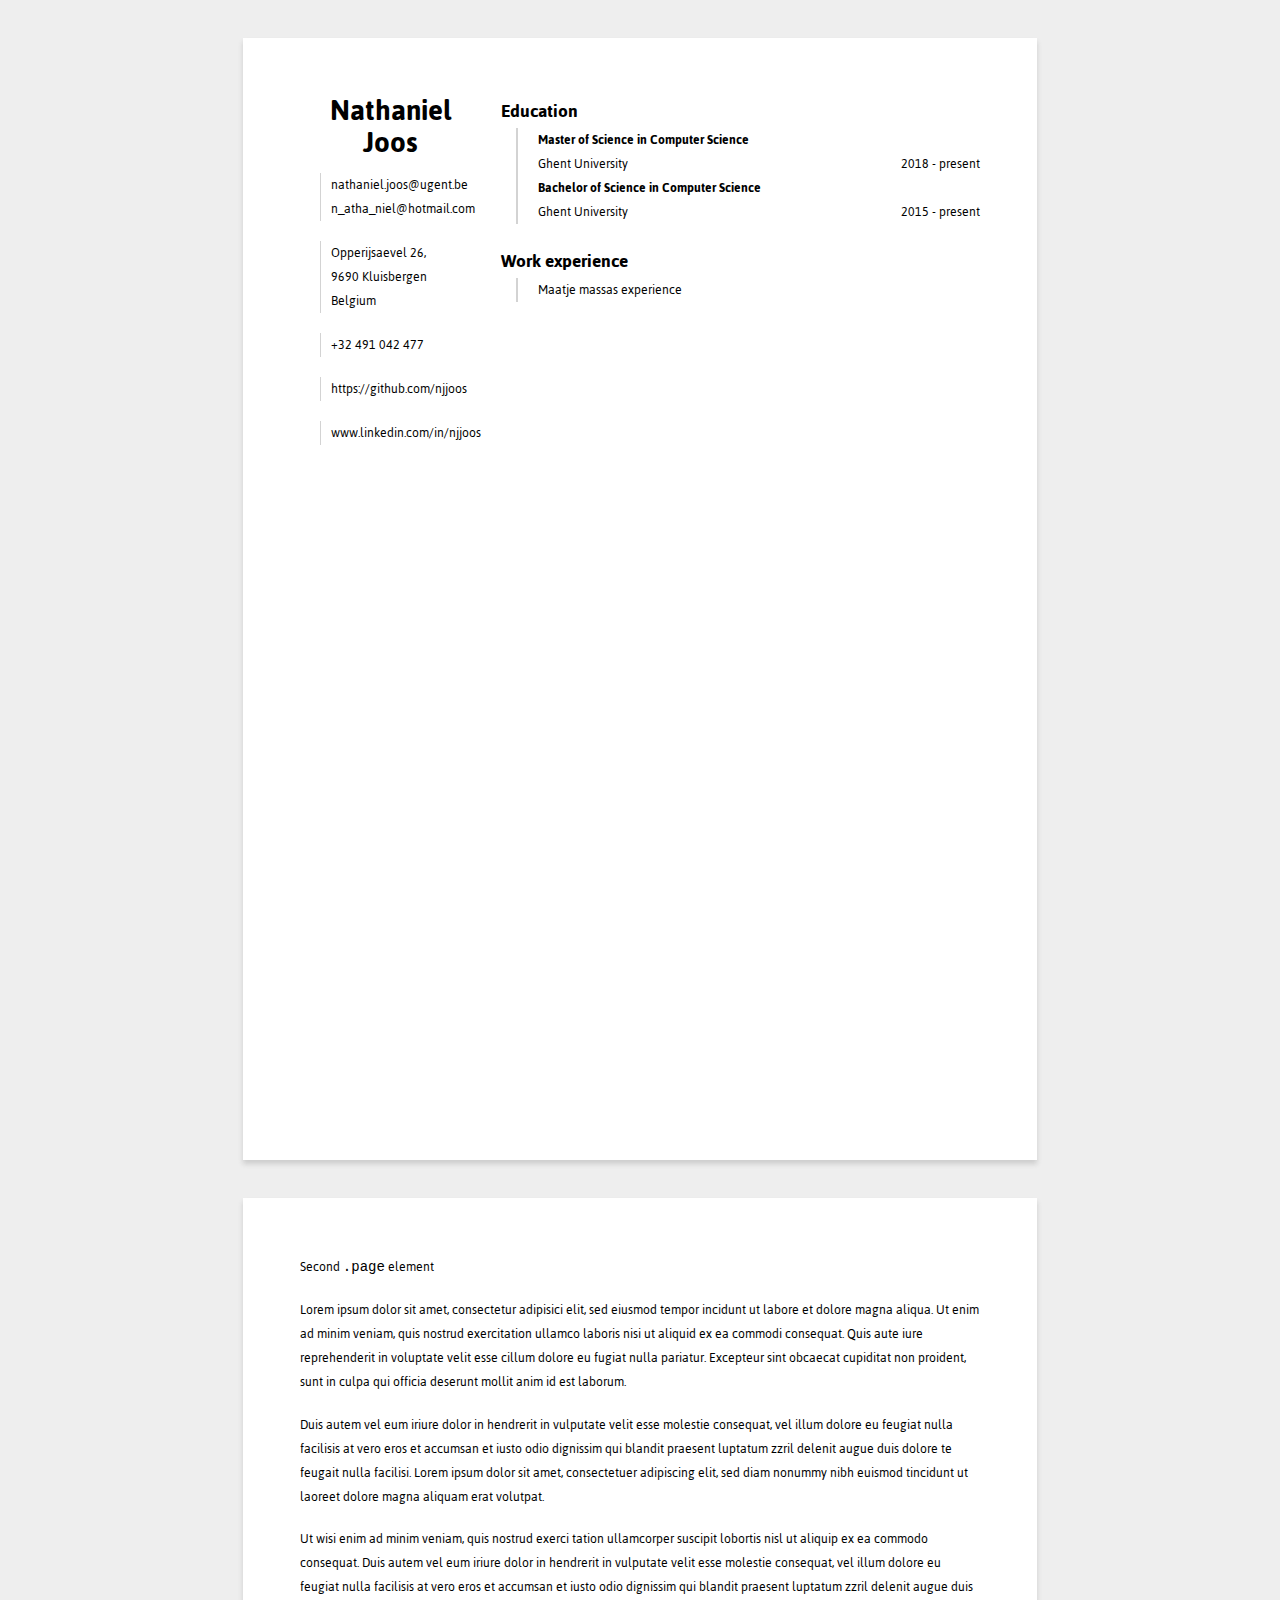
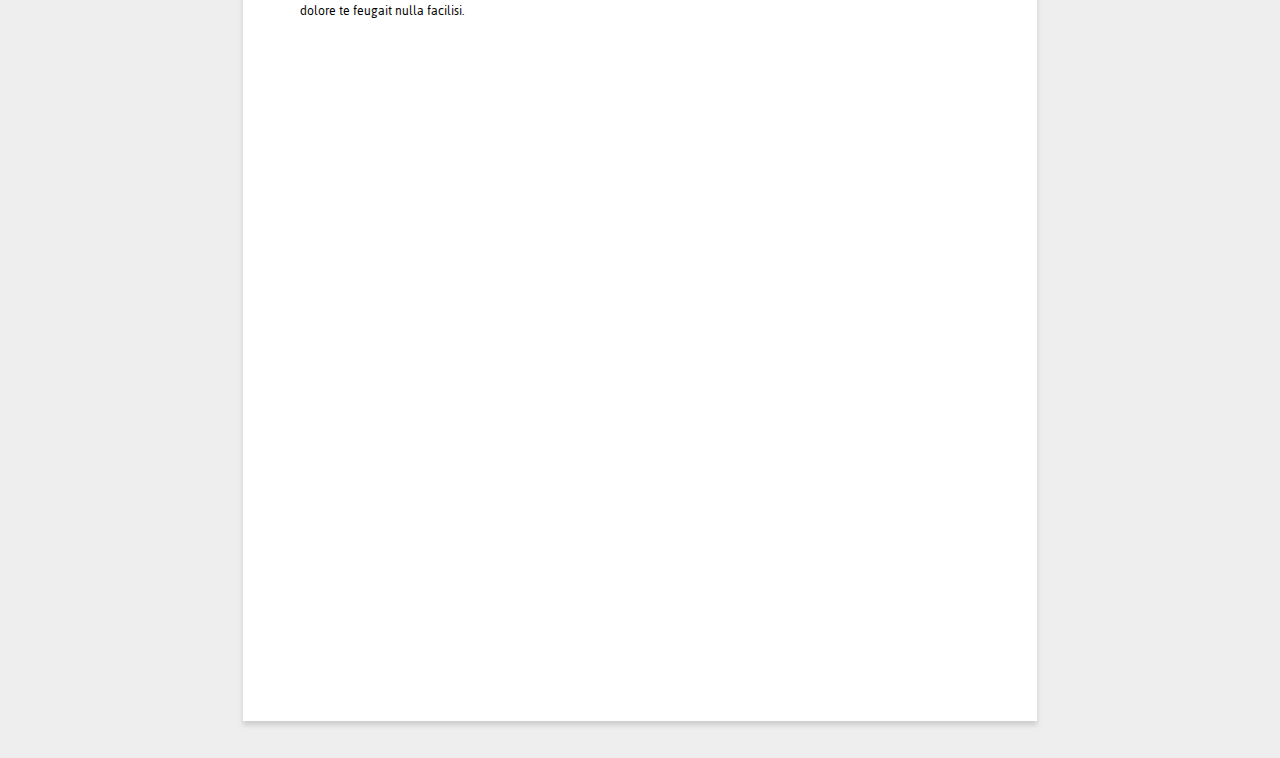
==== index.html @ 74d90fef "template start" ====
<!DOCTYPE html>
<!--
 * HTML-Sheets-of-Paper (https://github.com/delight-im/HTML-Sheets-of-Paper)
 * Copyright (c) delight.im (https://www.delight.im/)
 * Licensed under the MIT License (https://opensource.org/licenses/MIT)
-->
<html lang="en">
	<head>
		<meta charset="utf-8">
		<meta http-equiv="X-UA-Compatible" content="IE=edge">
		<meta name="description" content="Emulating real sheets of paper in web documents (using HTML and CSS)">
		<title>Sheets of Paper</title>
		<link rel="stylesheet" type="text/css" href="sheets-of-paper-a4.css">
		<link rel="stylesheet" href="styles.css">
		<link href="https://fonts.googleapis.com/css?family=Jaldi" rel="stylesheet">
		<link rel="stylesheet" href="https://use.fontawesome.com/releases/v5.7.2/css/all.css"
			  integrity="sha384-fnmOCqbTlWIlj8LyTjo7mOUStjsKC4pOpQbqyi7RrhN7udi9RwhKkMHpvLbHG9Sr" crossorigin="anonymous">
	</head>
	<body class="document">
		<div class="page" contenteditable="true">

			<div class="container">

				<div class="left">

					<div class="name">
						Nathaniel Joos
					</div>

					<div class="info">
						<div class="info-item">
							<div class="info-item-p">
								<i class="fas fa-envelope"></i>
							</div>
							<div class="info-item-c">
								nathaniel.joos@ugent.be <br/>
								n_atha_niel@hotmail.com
							</div>
						</div>
						<div class="info-item">
							<div class="info-item-p">
								<i class="fas fa-home"></i>
							</div>
							<div class="info-item-c">
								Opperijsaevel 26, <br/>
								9690 Kluisbergen <br/>
								Belgium
							</div>
						</div>
						<div class="info-item">
							<div class="info-item-p">
								<i class="fas fa-phone"></i>
							</div>
							<div class="info-item-c">
								+32 491 042 477
							</div>
						</div>
						<div class="info-item">

							<div class="info-item-p">
								<i class="fab fa-github"></i>
							</div>
							<div class="info-item-c">
								https://github.com/njjoos
							</div>
						</div>
						<div class="info-item">
							<div class="info-item-p">
								<i class="fab fa-linkedin"></i>
							</div>
							<div class="info-item-c">
								www.linkedin.com/in/njjoos
							</div>
						</div>

					</div>

				</div>

				<div class="right">

					<div class="section">
						<div class="section-title-area">
							<i class="fas fa-graduation-cap"></i>
							Education
						</div>
						<div class="section-content">
							<div class="edu-entry">
								<div class="edu-title">Master of Science in Computer Science</div>
								<div class="edu-c">
									<div class="edu-place">Ghent University</div>
									<div class="edu-year">2018 - present</div>
								</div>
							</div>
							<div class="edu-entry">
								<div class="edu-title">Bachelor of Science in Computer Science</div>
								<div class="edu-c">
									<div class="edu-place">Ghent University</div>
									<div class="edu-year">2015 - present</div>
								</div>
							</div>
						</div>
					</div>

					<div class="section">
						<div class="section-title-area">
							<i class="fas fa-building"></i>
							Work experience
						</div>
						<div class="section-content">
							Maatje massas experience
						</div>
					</div>
				</div>

			</div></div>
		<div class="page" contenteditable="true">
			<p>Second <code>.page</code> element</p>
			<p>Lorem ipsum dolor sit amet, consectetur adipisici elit, sed eiusmod tempor incidunt ut labore et dolore magna aliqua. Ut enim ad minim veniam, quis nostrud exercitation ullamco laboris nisi ut aliquid ex ea commodi consequat. Quis aute iure reprehenderit in voluptate velit esse cillum dolore eu fugiat nulla pariatur. Excepteur sint obcaecat cupiditat non proident, sunt in culpa qui officia deserunt mollit anim id est laborum.</p>
			<p>Duis autem vel eum iriure dolor in hendrerit in vulputate velit esse molestie consequat, vel illum dolore eu feugiat nulla facilisis at vero eros et accumsan et iusto odio dignissim qui blandit praesent luptatum zzril delenit augue duis dolore te feugait nulla facilisi. Lorem ipsum dolor sit amet, consectetuer adipiscing elit, sed diam nonummy nibh euismod tincidunt ut laoreet dolore magna aliquam erat volutpat.</p>
			<p>Ut wisi enim ad minim veniam, quis nostrud exerci tation ullamcorper suscipit lobortis nisl ut aliquip ex ea commodo consequat. Duis autem vel eum iriure dolor in hendrerit in vulputate velit esse molestie consequat, vel illum dolore eu feugiat nulla facilisis at vero eros et accumsan et iusto odio dignissim qui blandit praesent luptatum zzril delenit augue duis dolore te feugait nulla facilisi.</p>
		</div>
	</body>
</html>
---- sheets-of-paper-a4.css ----
/*!
 * HTML-Sheets-of-Paper (https://github.com/delight-im/HTML-Sheets-of-Paper)
 * Copyright (c) delight.im (https://www.delight.im/)
 * Licensed under the MIT License (https://opensource.org/licenses/MIT)
 */

@import "sheets-of-paper.css";

.page {
	/* Styles for better appearance on screens only -- are reset to defaults in print styles later */

	/* Reflect the paper width in the screen rendering (must match size from @page rule) */
	width: 21cm;
	/* Reflect the paper height in the screen rendering (must match size from @page rule) */
	min-height: 29.7cm;

	/* Reflect the actual page margin/padding on paper in the screen rendering (must match margin from @page rule) */
	padding: 1.5cm;
}
/* Use CSS Paged Media to switch from continuous documents to sheet-like documents with separate pages */
@page {
	/* You can only change the size, margins, orphans, widows and page breaks here */

	/* Paper size and page orientation */
	size: A4 portrait;

	/* Margin per single side of the page */
	margin: 1cm;
}
---- styles.css ----
body {
    font-family: 'Jaldi', sans-serif;
    font-size: 14px;
}



.container {
    display: grid;
    grid-template-columns: 1fr 4fr;
    grid-gap: 20px;
}

.name {
    line-height: 32px;
    text-align: center;
    font-size: 32px;
    font-weight: bold;
    margin-bottom: 15px;
}

.title {
    text-align: center;
    font-size: 24px;
}

.info-item {
    display: grid;
    grid-template-columns: 1fr 11fr;
    grid-gap: 10px;
    margin-bottom: 20px;
}

.info-item-p {
    border-right: 1px solid lightgrey;
    padding-right: 10px;
    margin-left: 10px;
}

.section {
    margin-bottom: 20px;
}

.section-title-area {
    font-size: 20px;
    font-weight: bold;
}

.section-content {
    margin-left: 15px;
    padding-left: 20px;
    border-left: 2px solid lightgrey;
}

.edu-title {
    font-weight: bold;
}

.edu-c {
    display:grid;
    grid-template-columns: 1fr 1fr;
}

.edu-year {
    text-align: right;
}
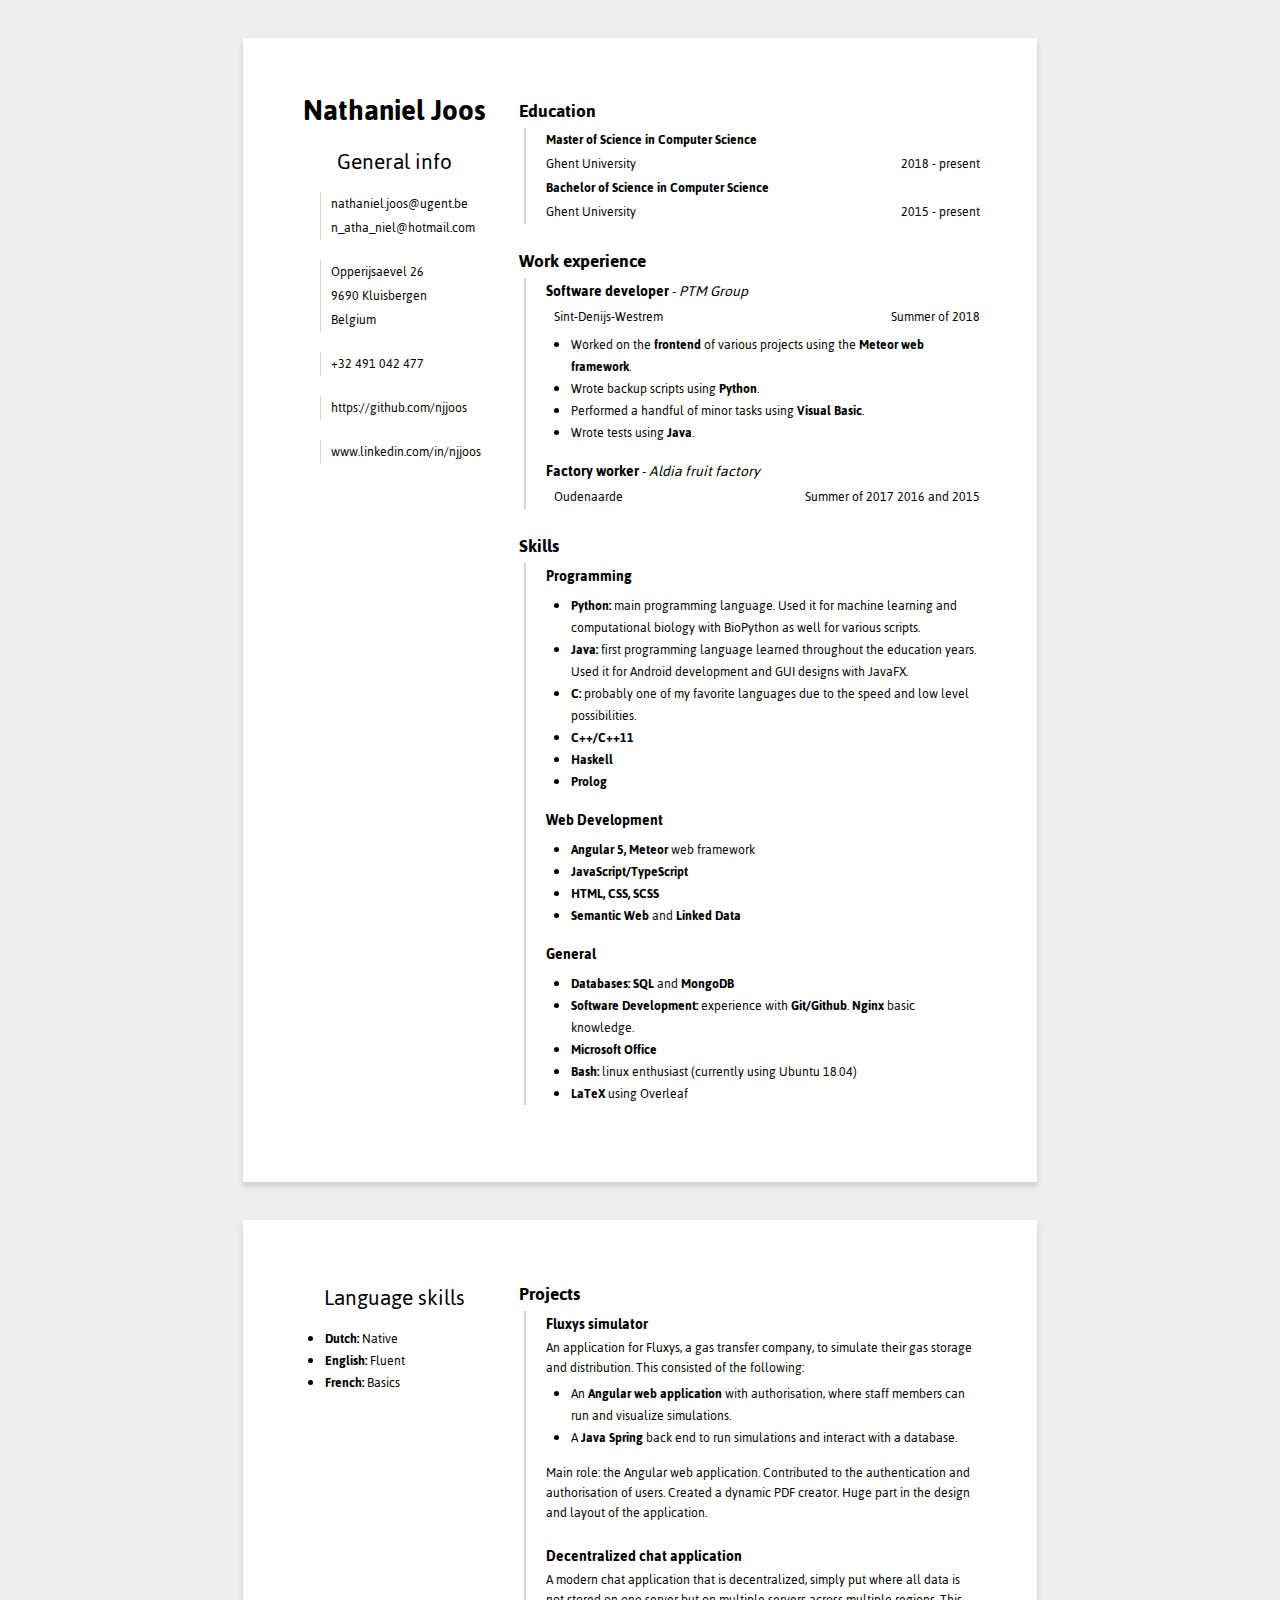
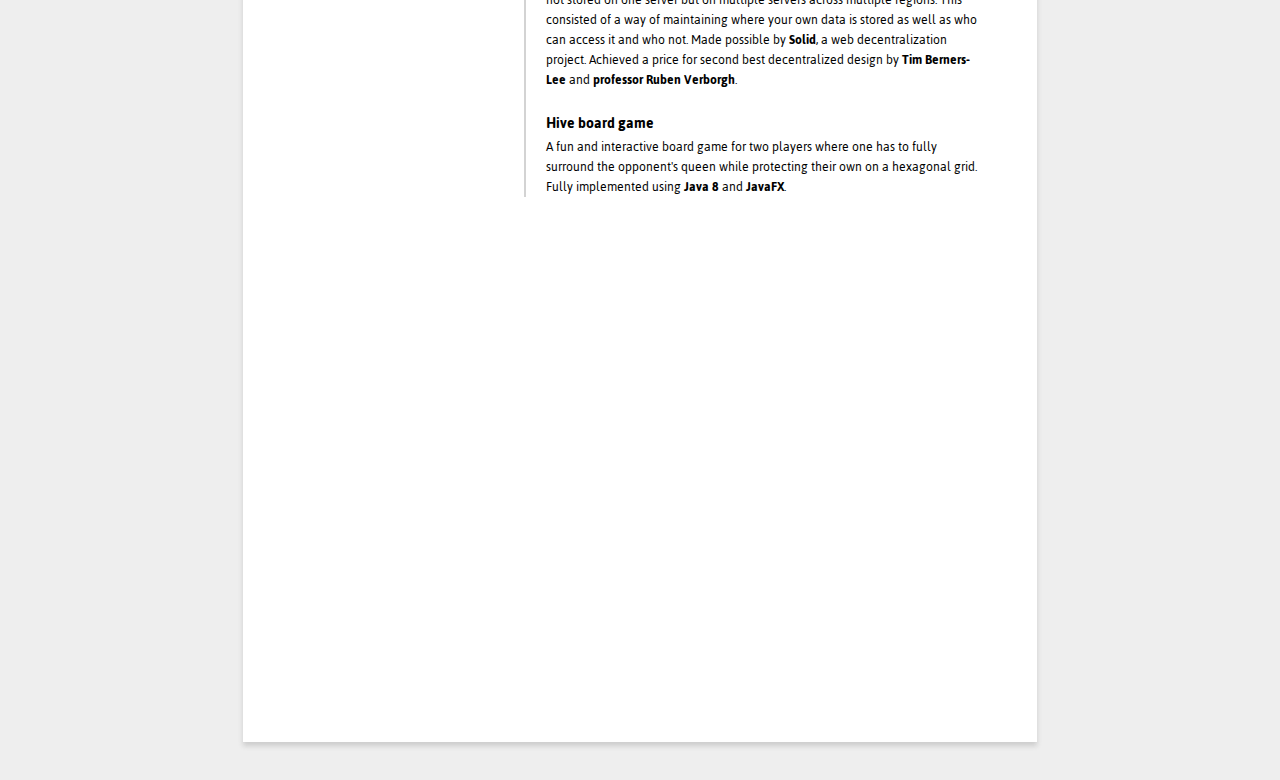
==== commit a41620aa: "first good version of CV" ====
--- a/index.html
+++ b/index.html
@@ -9,7 +9,7 @@
 		<meta charset="utf-8">
 		<meta http-equiv="X-UA-Compatible" content="IE=edge">
 		<meta name="description" content="Emulating real sheets of paper in web documents (using HTML and CSS)">
-		<title>Sheets of Paper</title>
+		<title>CV Nathaniel</title>
 		<link rel="stylesheet" type="text/css" href="sheets-of-paper-a4.css">
 		<link rel="stylesheet" href="styles.css">
 		<link href="https://fonts.googleapis.com/css?family=Jaldi" rel="stylesheet">
@@ -17,7 +17,7 @@
 			  integrity="sha384-fnmOCqbTlWIlj8LyTjo7mOUStjsKC4pOpQbqyi7RrhN7udi9RwhKkMHpvLbHG9Sr" crossorigin="anonymous">
 	</head>
 	<body class="document">
-		<div class="page" contenteditable="true">
+		<div class="page" contenteditable="false">
 
 			<div class="container">
 
@@ -27,6 +27,10 @@
 						Nathaniel Joos
 					</div>
 
+					<div class="title">
+						General info
+					</div>
+
 					<div class="info">
 						<div class="info-item">
 							<div class="info-item-p">
@@ -42,8 +46,8 @@
 								<i class="fas fa-home"></i>
 							</div>
 							<div class="info-item-c">
-								Opperijsaevel 26, <br/>
-								9690 Kluisbergen <br/>
+								Opperijsaevel 26<br/>
+								9690 Kluisbergen<br/>
 								Belgium
 							</div>
 						</div>
@@ -81,8 +85,7 @@
 
 					<div class="section">
 						<div class="section-title-area">
-							<i class="fas fa-graduation-cap"></i>
-							Education
+							<i class="fas fa-graduation-cap"></i>Education
 						</div>
 						<div class="section-content">
 							<div class="edu-entry">
@@ -104,21 +107,151 @@
 
 					<div class="section">
 						<div class="section-title-area">
-							<i class="fas fa-building"></i>
-							Work experience
-						</div>
-						<div class="section-content">
-							Maatje massas experience
+							<i class="fas fa-building"></i>Work experience
+						</div>
+						<div class="section-content">
+							<div class="job-entry">
+								<div class="job-title">
+									<b>Software developer</b> - <i>PTM Group</i>
+								</div>
+								<div class="job-c">
+									<div class="job-place"><i class="fas fa-map-marker-alt"></i>Sint-Denijs-Westrem</div>
+									<div class="job-year">Summer of 2018</div>
+								</div>
+								<div class="job-i">
+									<ul>
+										<li>Worked on the <b>frontend</b> of various projects using the <b>Meteor web framework</b>.</li>
+										<li>Wrote backup scripts using <b>Python</b>.</li>
+										<li>Performed a handful of minor tasks using <b>Visual Basic</b>.</li>
+										<li>Wrote tests using <b>Java</b>.</li>
+									</ul>
+								</div>
+							</div>
+							<div class="job-entry">
+								<div class="job-title">
+									<b>Factory worker</b> - <i>Aldia fruit factory</i>
+								</div>
+								<div class="job-c">
+									<div class="job-place"><i class="fas fa-map-marker-alt"></i>Oudenaarde</div>
+									<div class="job-year">Summer of 2017 2016 and 2015</div>
+								</div>
+							</div>
+						</div>
+					</div>
+
+					<div class="section">
+						<div class="section-title-area">
+							<i class="fas fa-tools"></i>
+							Skills
+						</div>
+						<div class="section-content">
+
+							<div class="subsection">
+								<div class="subsection-title">Programming</div>
+								<ul>
+									<li><b>Python: </b> main programming language. Used it for machine learning and
+										computational biology with BioPython as well for various scripts.</li>
+									<li><b>Java: </b> first programming language learned throughout the education years.
+										Used it for Android development and GUI designs with JavaFX.</li>
+									<li><b>C: </b> probably one of my favorite languages due to the speed and
+										low level possibilities.</li>
+									<li><b>C++/C++11</b></li>
+									<li><b>Haskell</b></li>
+									<li><b>Prolog</b></li>
+								</ul>
+							</div>
+							<div class="subsection">
+								<div class="subsection-title">Web Development</div>
+								<ul>
+									<li><b>Angular 5, Meteor</b> web framework</li>
+									<li><b>JavaScript/TypeScript</b></li>
+									<li><b>HTML, CSS, SCSS</b></li>
+									<li><b>Semantic Web</b> and <b>Linked Data</b></li>
+								</ul>
+							</div>
+							<div class="subsection">
+								<div class="subsection-title">General</div>
+								<ul>
+									<li><b>Databases: SQL</b> and <b>MongoDB</b></li>
+									<li><b>Software Development: </b> experience with <b>Git/Github</b>. <b>Nginx</b> basic knowledge.</li>
+									<li><b>Microsoft Office</b></li>
+									<li><b>Bash:</b> linux enthusiast (currently using Ubuntu 18.04)</li>
+									<li><b>LaTeX</b> using Overleaf</li>
+								</ul>
+							</div>
+
 						</div>
 					</div>
 				</div>
 
 			</div></div>
-		<div class="page" contenteditable="true">
-			<p>Second <code>.page</code> element</p>
-			<p>Lorem ipsum dolor sit amet, consectetur adipisici elit, sed eiusmod tempor incidunt ut labore et dolore magna aliqua. Ut enim ad minim veniam, quis nostrud exercitation ullamco laboris nisi ut aliquid ex ea commodi consequat. Quis aute iure reprehenderit in voluptate velit esse cillum dolore eu fugiat nulla pariatur. Excepteur sint obcaecat cupiditat non proident, sunt in culpa qui officia deserunt mollit anim id est laborum.</p>
-			<p>Duis autem vel eum iriure dolor in hendrerit in vulputate velit esse molestie consequat, vel illum dolore eu feugiat nulla facilisis at vero eros et accumsan et iusto odio dignissim qui blandit praesent luptatum zzril delenit augue duis dolore te feugait nulla facilisi. Lorem ipsum dolor sit amet, consectetuer adipiscing elit, sed diam nonummy nibh euismod tincidunt ut laoreet dolore magna aliquam erat volutpat.</p>
-			<p>Ut wisi enim ad minim veniam, quis nostrud exerci tation ullamcorper suscipit lobortis nisl ut aliquip ex ea commodo consequat. Duis autem vel eum iriure dolor in hendrerit in vulputate velit esse molestie consequat, vel illum dolore eu feugiat nulla facilisis at vero eros et accumsan et iusto odio dignissim qui blandit praesent luptatum zzril delenit augue duis dolore te feugait nulla facilisi.</p>
+		<div class="page" contenteditable="false">
+			<div class="container">
+				<div class="left">
+					<div class="title">
+						Language skills
+					</div>
+
+					<div class="lang">
+
+						<ul>
+							<li><b>Dutch:</b> Native</li>
+							<li><b>English:</b> Fluent</li>
+							<li><b>French:</b> Basics</li>
+						</ul>
+
+					</div>
+				</div>
+				<div class="right">
+					<div class="section">
+						<div class="section-title-area">
+							<i class="fas fa-tasks"></i>Projects
+						</div>
+						<div class="section-content">
+							<div class="project-entry">
+								<div class="project-title">
+									Fluxys simulator
+								</div>
+								<div class="project-content">
+									An application for Fluxys, a gas transfer company, to simulate their gas storage and
+									distribution. This consisted of the following:
+									<ul>
+										<li>An <b>Angular web application</b> with authorisation, where staff members
+											can run and visualize simulations.</li>
+										<li>A <b>Java Spring</b> back end to run simulations and interact with a
+											database.</li>
+									</ul>
+									Main role: the Angular web application. Contributed to the authentication and
+									authorisation of users. Created a dynamic PDF creator. Huge part in
+									the design and layout of the application.
+								</div>
+							</div>
+							<div class="project-entry">
+								<div class="project-title">
+									Decentralized chat application
+								</div>
+								<div class="project-content">
+									A modern chat application that is decentralized, simply put where all data is not stored
+									on one server but on multiple servers across multiple regions. This consisted of a
+									way of maintaining where your own data is stored as well as who can access it and who not.
+									Made possible by <b>Solid</b>, a web decentralization project. Achieved a price for second best
+									decentralized design by <b>Tim Berners-Lee</b> and <b>professor Ruben Verborgh</b>.
+								</div>
+							</div>
+							<div class="project-entry">
+								<div class="project-title">
+									Hive board game
+								</div>
+								<div class="project-content">
+									A fun and interactive board game for two players where one has to fully surround
+									the opponent's queen while protecting their own on a hexagonal grid. Fully implemented
+									using <b>Java 8</b> and <b>JavaFX</b>.
+								</div>
+							</div>
+						</div>
+					</div>
+				</div>
+			</div>
 		</div>
 	</body>
 </html>
--- a/styles.css
+++ b/styles.css
@@ -3,11 +3,23 @@
     font-size: 14px;
 }
 
+ul {
+    line-height: 22px;
+    margin-top: 5px;
+    padding-left: 25px;
+}
 
+.dot {
+    height: 25px;
+    width: 25px;
+    background-color: #bbb;
+    border-radius: 50%;
+    display: inline-block;
+}
 
 .container {
     display: grid;
-    grid-template-columns: 1fr 4fr;
+    grid-template-columns: 2fr 5fr;
     grid-gap: 20px;
 }
 
@@ -24,7 +36,12 @@
     font-size: 24px;
 }
 
+.left > .title {
+    margin-bottom: 10px;
+}
+
 .info-item {
+    flex-direction: column;
     display: grid;
     grid-template-columns: 1fr 11fr;
     grid-gap: 10px;
@@ -32,6 +49,8 @@
 }
 
 .info-item-p {
+    flex-direction: column;
+    align-items: center;
     border-right: 1px solid lightgrey;
     padding-right: 10px;
     margin-left: 10px;
@@ -44,6 +63,10 @@
 .section-title-area {
     font-size: 20px;
     font-weight: bold;
+}
+
+.section-title-area > i {
+    margin-right: 10px;
 }
 
 .section-content {
@@ -63,4 +86,44 @@
 
 .edu-year {
     text-align: right;
+}
+
+.job-place > i {
+    margin-right: 8px;
+}
+
+.job-title {
+    font-size: 16px;
+}
+
+.job-c {
+    display: grid;
+    grid-template-columns: 1fr 1fr;
+}
+
+.job-year {
+    text-align: right;
+}
+
+.job-i  {
+    line-height: 20px;
+}
+
+
+.subsection-title {
+    font-size: 16px;
+    font-weight: bold;
+}
+
+.project-title {
+    font-size: 16px;
+    font-weight: bold;
+}
+
+.project-content {
+    line-height: 20px;
+}
+
+.project-entry {
+    margin-bottom: 20px;
 }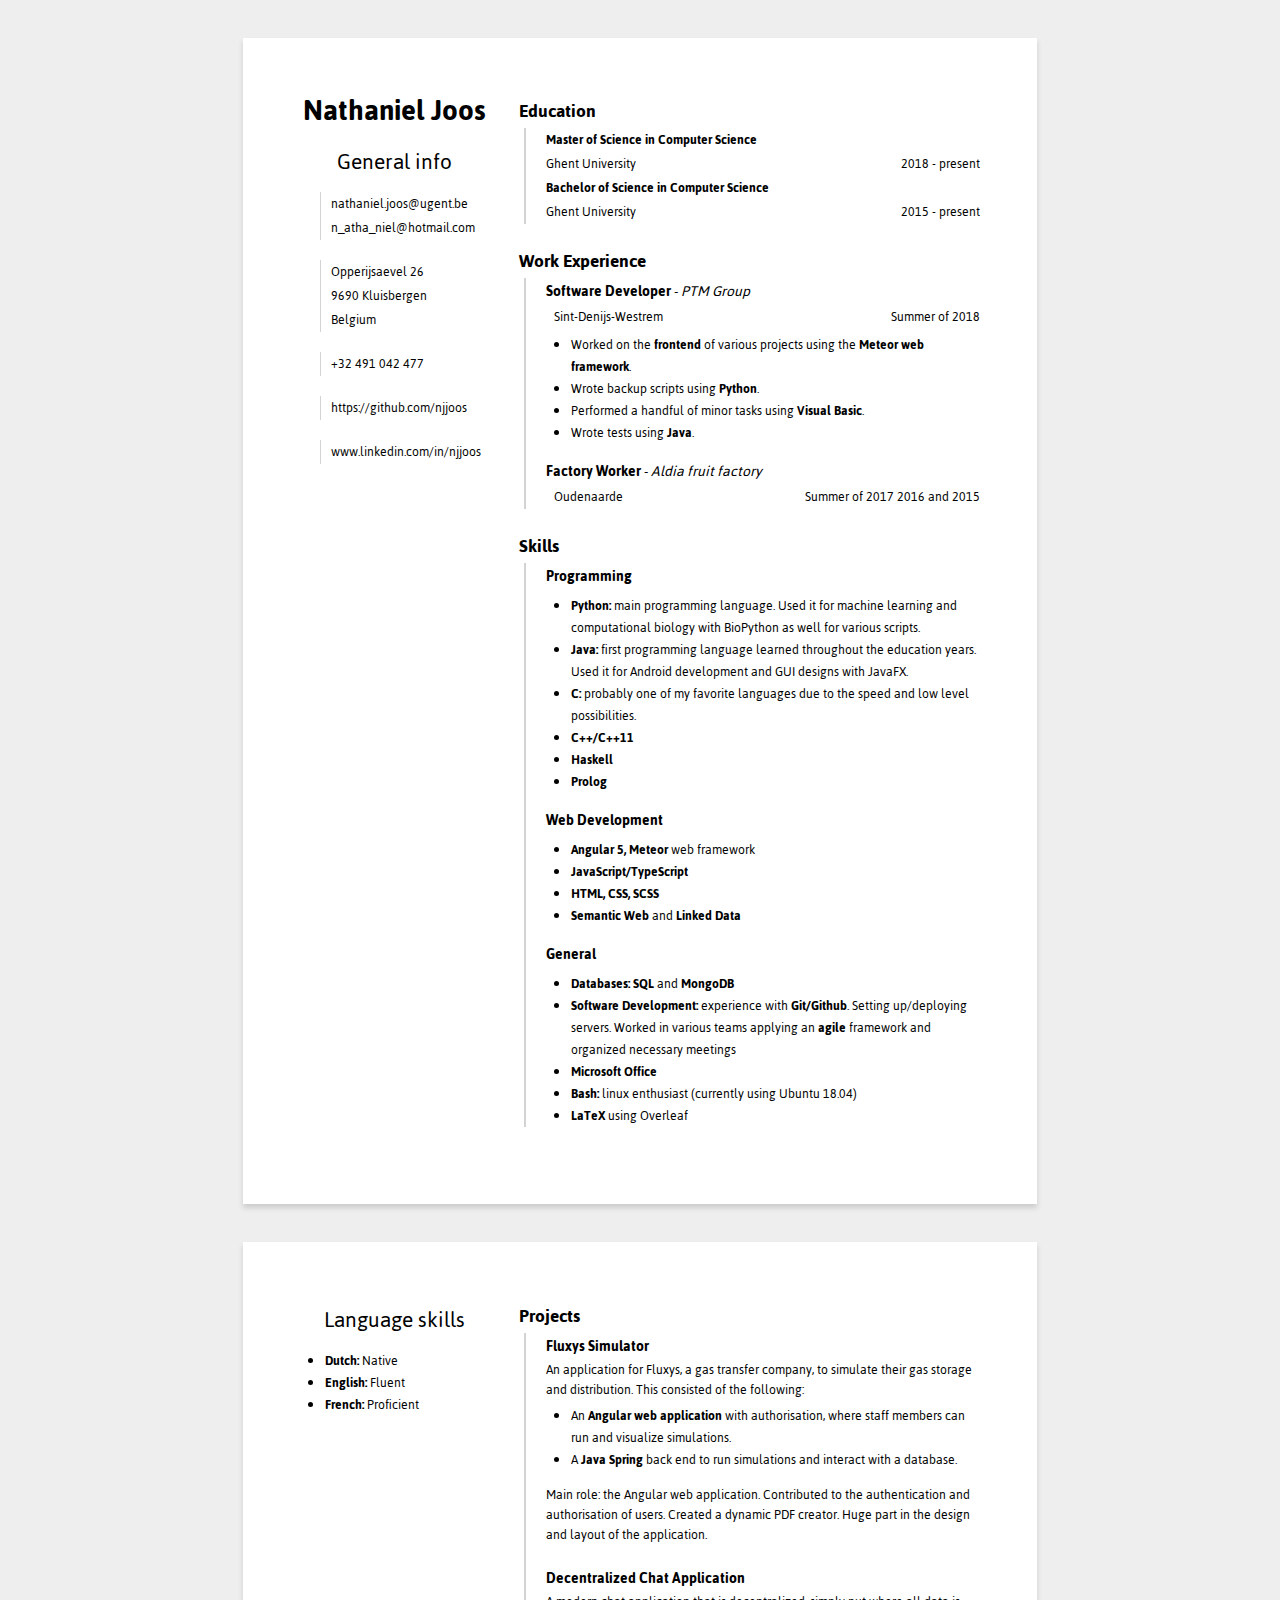
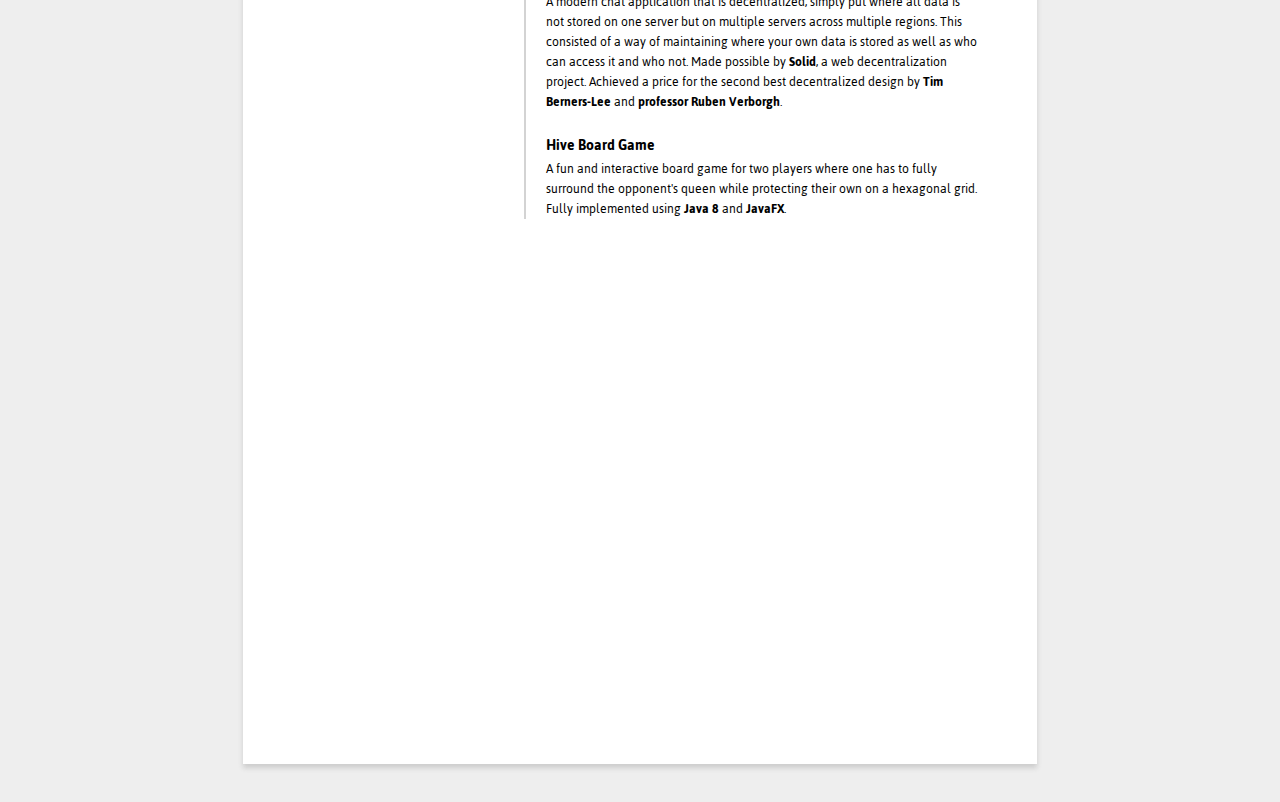
==== commit 078c496d: "small update" ====
--- a/index.html
+++ b/index.html
@@ -107,12 +107,12 @@
 
 					<div class="section">
 						<div class="section-title-area">
-							<i class="fas fa-building"></i>Work experience
+							<i class="fas fa-building"></i>Work Experience
 						</div>
 						<div class="section-content">
 							<div class="job-entry">
 								<div class="job-title">
-									<b>Software developer</b> - <i>PTM Group</i>
+									<b>Software Developer</b> - <i>PTM Group</i>
 								</div>
 								<div class="job-c">
 									<div class="job-place"><i class="fas fa-map-marker-alt"></i>Sint-Denijs-Westrem</div>
@@ -129,7 +129,7 @@
 							</div>
 							<div class="job-entry">
 								<div class="job-title">
-									<b>Factory worker</b> - <i>Aldia fruit factory</i>
+									<b>Factory Worker</b> - <i>Aldia fruit factory</i>
 								</div>
 								<div class="job-c">
 									<div class="job-place"><i class="fas fa-map-marker-alt"></i>Oudenaarde</div>
@@ -173,7 +173,8 @@
 								<div class="subsection-title">General</div>
 								<ul>
 									<li><b>Databases: SQL</b> and <b>MongoDB</b></li>
-									<li><b>Software Development: </b> experience with <b>Git/Github</b>. <b>Nginx</b> basic knowledge.</li>
+									<li><b>Software Development: </b> experience with <b>Git/Github</b>. Setting up/deploying servers.
+									Worked in various teams applying an <b>agile</b> framework and organized necessary meetings</li>
 									<li><b>Microsoft Office</b></li>
 									<li><b>Bash:</b> linux enthusiast (currently using Ubuntu 18.04)</li>
 									<li><b>LaTeX</b> using Overleaf</li>
@@ -197,7 +198,7 @@
 						<ul>
 							<li><b>Dutch:</b> Native</li>
 							<li><b>English:</b> Fluent</li>
-							<li><b>French:</b> Basics</li>
+							<li><b>French:</b> Proficient</li>
 						</ul>
 
 					</div>
@@ -210,7 +211,7 @@
 						<div class="section-content">
 							<div class="project-entry">
 								<div class="project-title">
-									Fluxys simulator
+									Fluxys Simulator
 								</div>
 								<div class="project-content">
 									An application for Fluxys, a gas transfer company, to simulate their gas storage and
@@ -228,19 +229,19 @@
 							</div>
 							<div class="project-entry">
 								<div class="project-title">
-									Decentralized chat application
+									Decentralized Chat Application
 								</div>
 								<div class="project-content">
 									A modern chat application that is decentralized, simply put where all data is not stored
 									on one server but on multiple servers across multiple regions. This consisted of a
 									way of maintaining where your own data is stored as well as who can access it and who not.
-									Made possible by <b>Solid</b>, a web decentralization project. Achieved a price for second best
+									Made possible by <b>Solid</b>, a web decentralization project. Achieved a price for the second best
 									decentralized design by <b>Tim Berners-Lee</b> and <b>professor Ruben Verborgh</b>.
 								</div>
 							</div>
 							<div class="project-entry">
 								<div class="project-title">
-									Hive board game
+									Hive Board Game
 								</div>
 								<div class="project-content">
 									A fun and interactive board game for two players where one has to fully surround
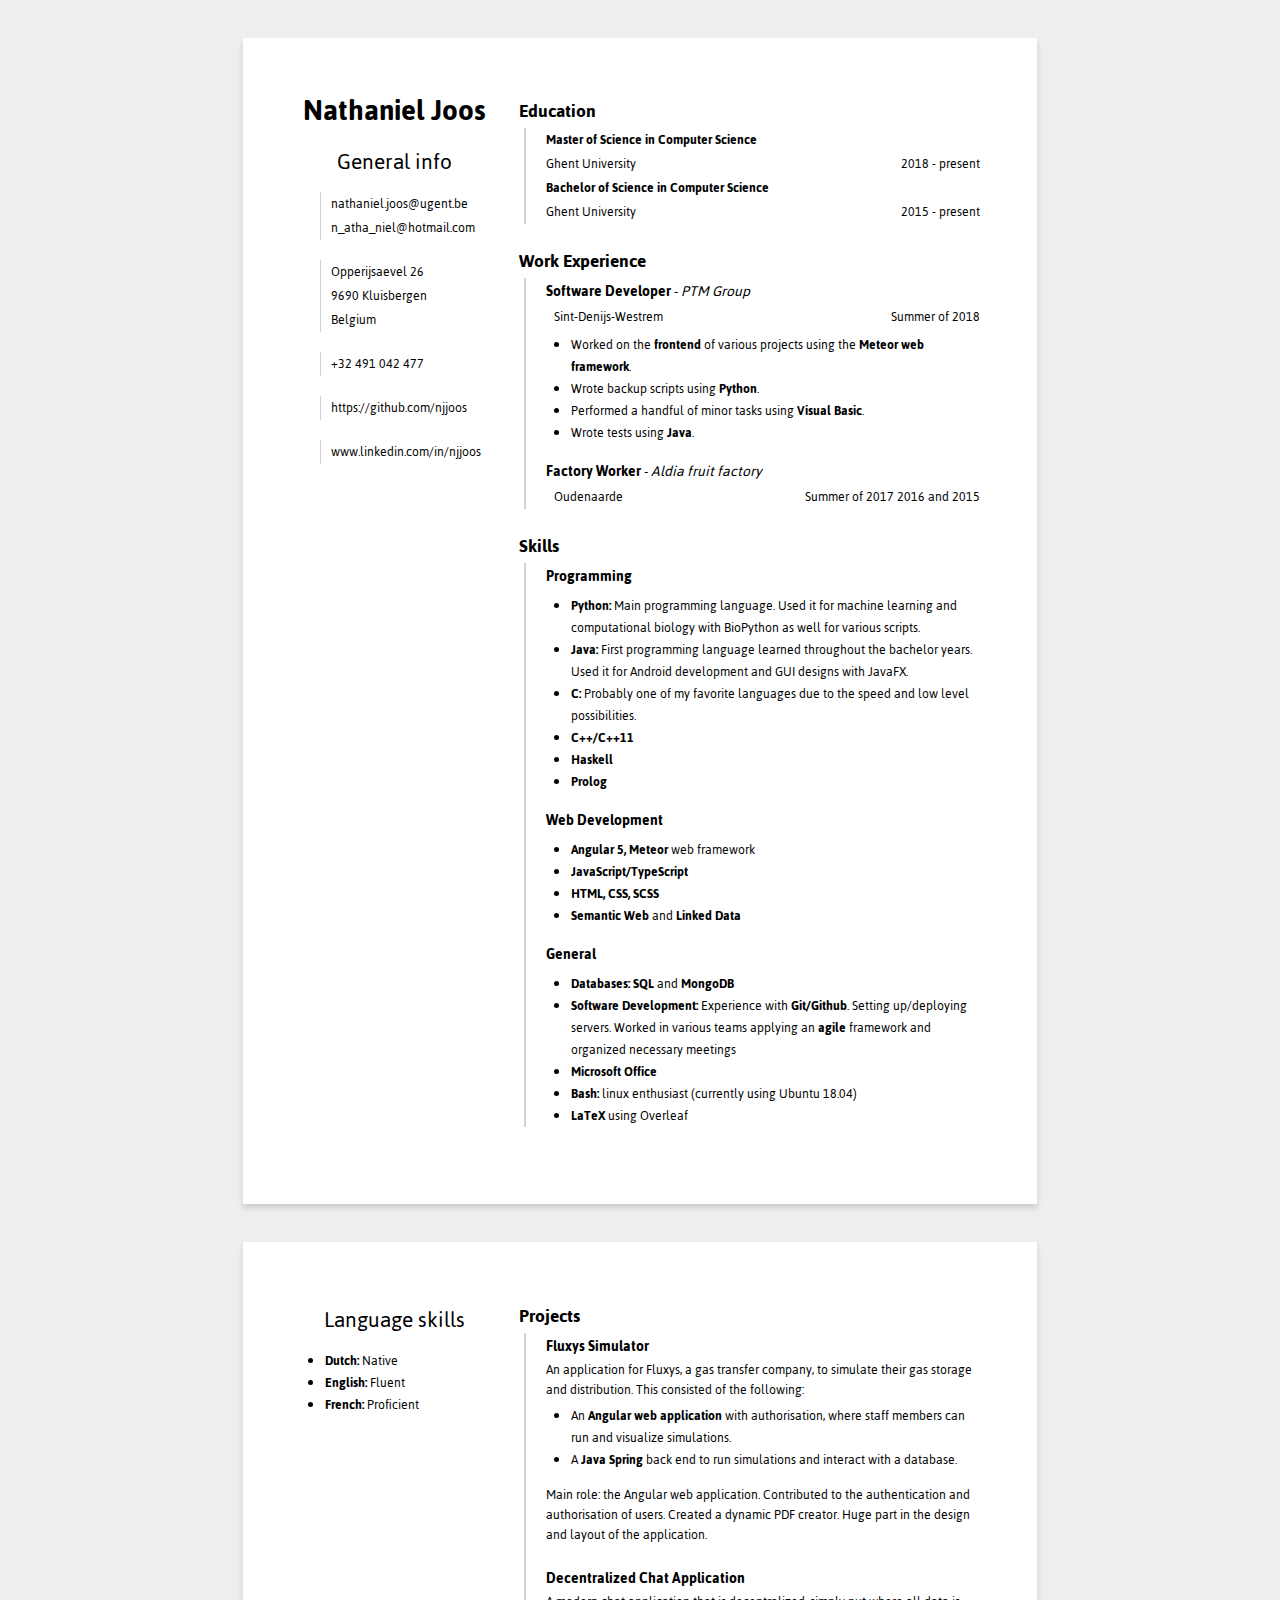
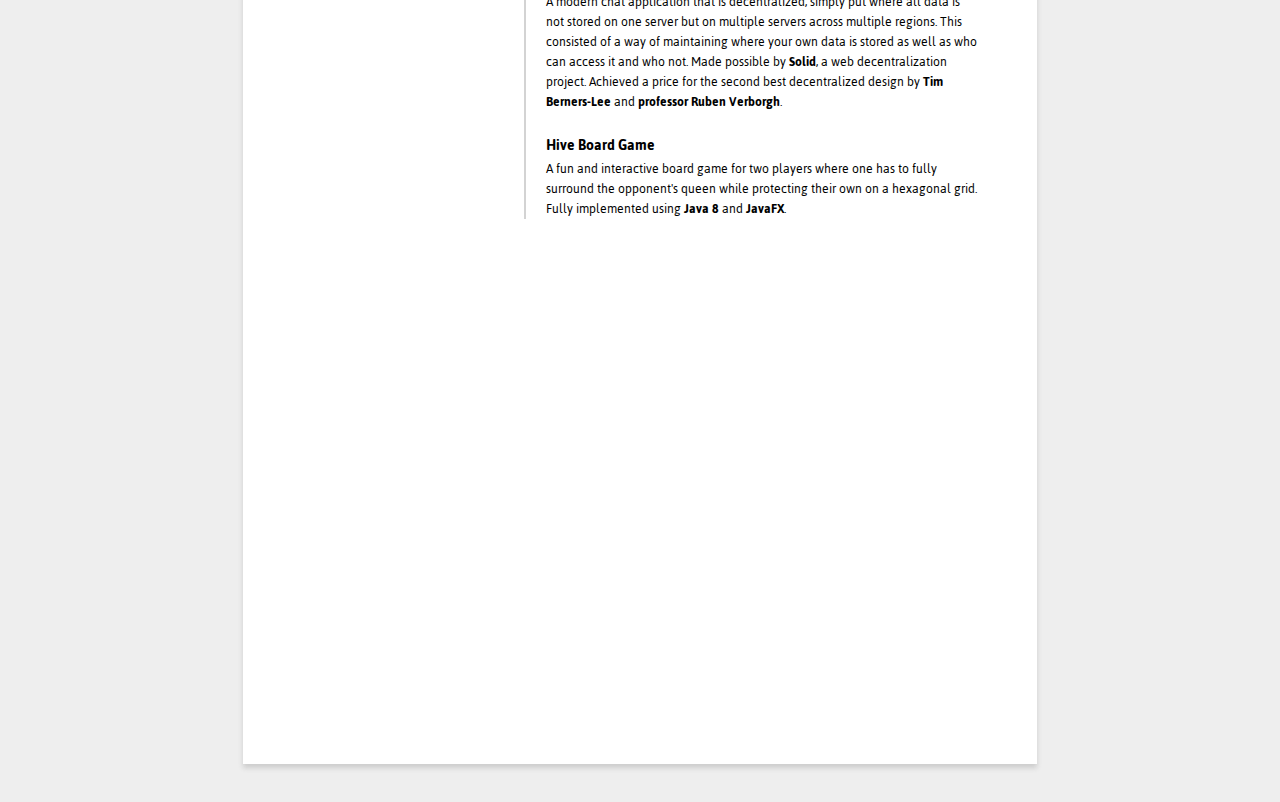
==== commit e0be6381: "tiny cleanup" ====
--- a/index.html
+++ b/index.html
@@ -1,14 +1,8 @@
 <!DOCTYPE html>
-<!--
- * HTML-Sheets-of-Paper (https://github.com/delight-im/HTML-Sheets-of-Paper)
- * Copyright (c) delight.im (https://www.delight.im/)
- * Licensed under the MIT License (https://opensource.org/licenses/MIT)
--->
 <html lang="en">
 	<head>
 		<meta charset="utf-8">
 		<meta http-equiv="X-UA-Compatible" content="IE=edge">
-		<meta name="description" content="Emulating real sheets of paper in web documents (using HTML and CSS)">
 		<title>CV Nathaniel</title>
 		<link rel="stylesheet" type="text/css" href="sheets-of-paper-a4.css">
 		<link rel="stylesheet" href="styles.css">
@@ -18,19 +12,10 @@
 	</head>
 	<body class="document">
 		<div class="page" contenteditable="false">
-
 			<div class="container">
-
 				<div class="left">
-
-					<div class="name">
-						Nathaniel Joos
-					</div>
-
-					<div class="title">
-						General info
-					</div>
-
+					<div class="name">Nathaniel Joos</div>
+					<div class="title">General info</div>
 					<div class="info">
 						<div class="info-item">
 							<div class="info-item-p">
@@ -76,13 +61,9 @@
 								www.linkedin.com/in/njjoos
 							</div>
 						</div>
-
-					</div>
-
-				</div>
-
+					</div>
+				</div>
 				<div class="right">
-
 					<div class="section">
 						<div class="section-title-area">
 							<i class="fas fa-graduation-cap"></i>Education
@@ -104,7 +85,6 @@
 							</div>
 						</div>
 					</div>
-
 					<div class="section">
 						<div class="section-title-area">
 							<i class="fas fa-building"></i>Work Experience
@@ -138,7 +118,6 @@
 							</div>
 						</div>
 					</div>
-
 					<div class="section">
 						<div class="section-title-area">
 							<i class="fas fa-tools"></i>
@@ -149,11 +128,11 @@
 							<div class="subsection">
 								<div class="subsection-title">Programming</div>
 								<ul>
-									<li><b>Python: </b> main programming language. Used it for machine learning and
+									<li><b>Python: </b> Main programming language. Used it for machine learning and
 										computational biology with BioPython as well for various scripts.</li>
-									<li><b>Java: </b> first programming language learned throughout the education years.
+									<li><b>Java: </b> First programming language learned throughout the bachelor years.
 										Used it for Android development and GUI designs with JavaFX.</li>
-									<li><b>C: </b> probably one of my favorite languages due to the speed and
+									<li><b>C: </b> Probably one of my favorite languages due to the speed and
 										low level possibilities.</li>
 									<li><b>C++/C++11</b></li>
 									<li><b>Haskell</b></li>
@@ -173,7 +152,7 @@
 								<div class="subsection-title">General</div>
 								<ul>
 									<li><b>Databases: SQL</b> and <b>MongoDB</b></li>
-									<li><b>Software Development: </b> experience with <b>Git/Github</b>. Setting up/deploying servers.
+									<li><b>Software Development: </b> Experience with <b>Git/Github</b>. Setting up/deploying servers.
 									Worked in various teams applying an <b>agile</b> framework and organized necessary meetings</li>
 									<li><b>Microsoft Office</b></li>
 									<li><b>Bash:</b> linux enthusiast (currently using Ubuntu 18.04)</li>
@@ -184,23 +163,18 @@
 						</div>
 					</div>
 				</div>
-
-			</div></div>
+			</div>
+		</div>
 		<div class="page" contenteditable="false">
 			<div class="container">
 				<div class="left">
-					<div class="title">
-						Language skills
-					</div>
-
+					<div class="title">Language skills</div>
 					<div class="lang">
-
 						<ul>
 							<li><b>Dutch:</b> Native</li>
 							<li><b>English:</b> Fluent</li>
 							<li><b>French:</b> Proficient</li>
 						</ul>
-
 					</div>
 				</div>
 				<div class="right">
--- a/styles.css
+++ b/styles.css
@@ -109,7 +109,6 @@
     line-height: 20px;
 }
 
-
 .subsection-title {
     font-size: 16px;
     font-weight: bold;
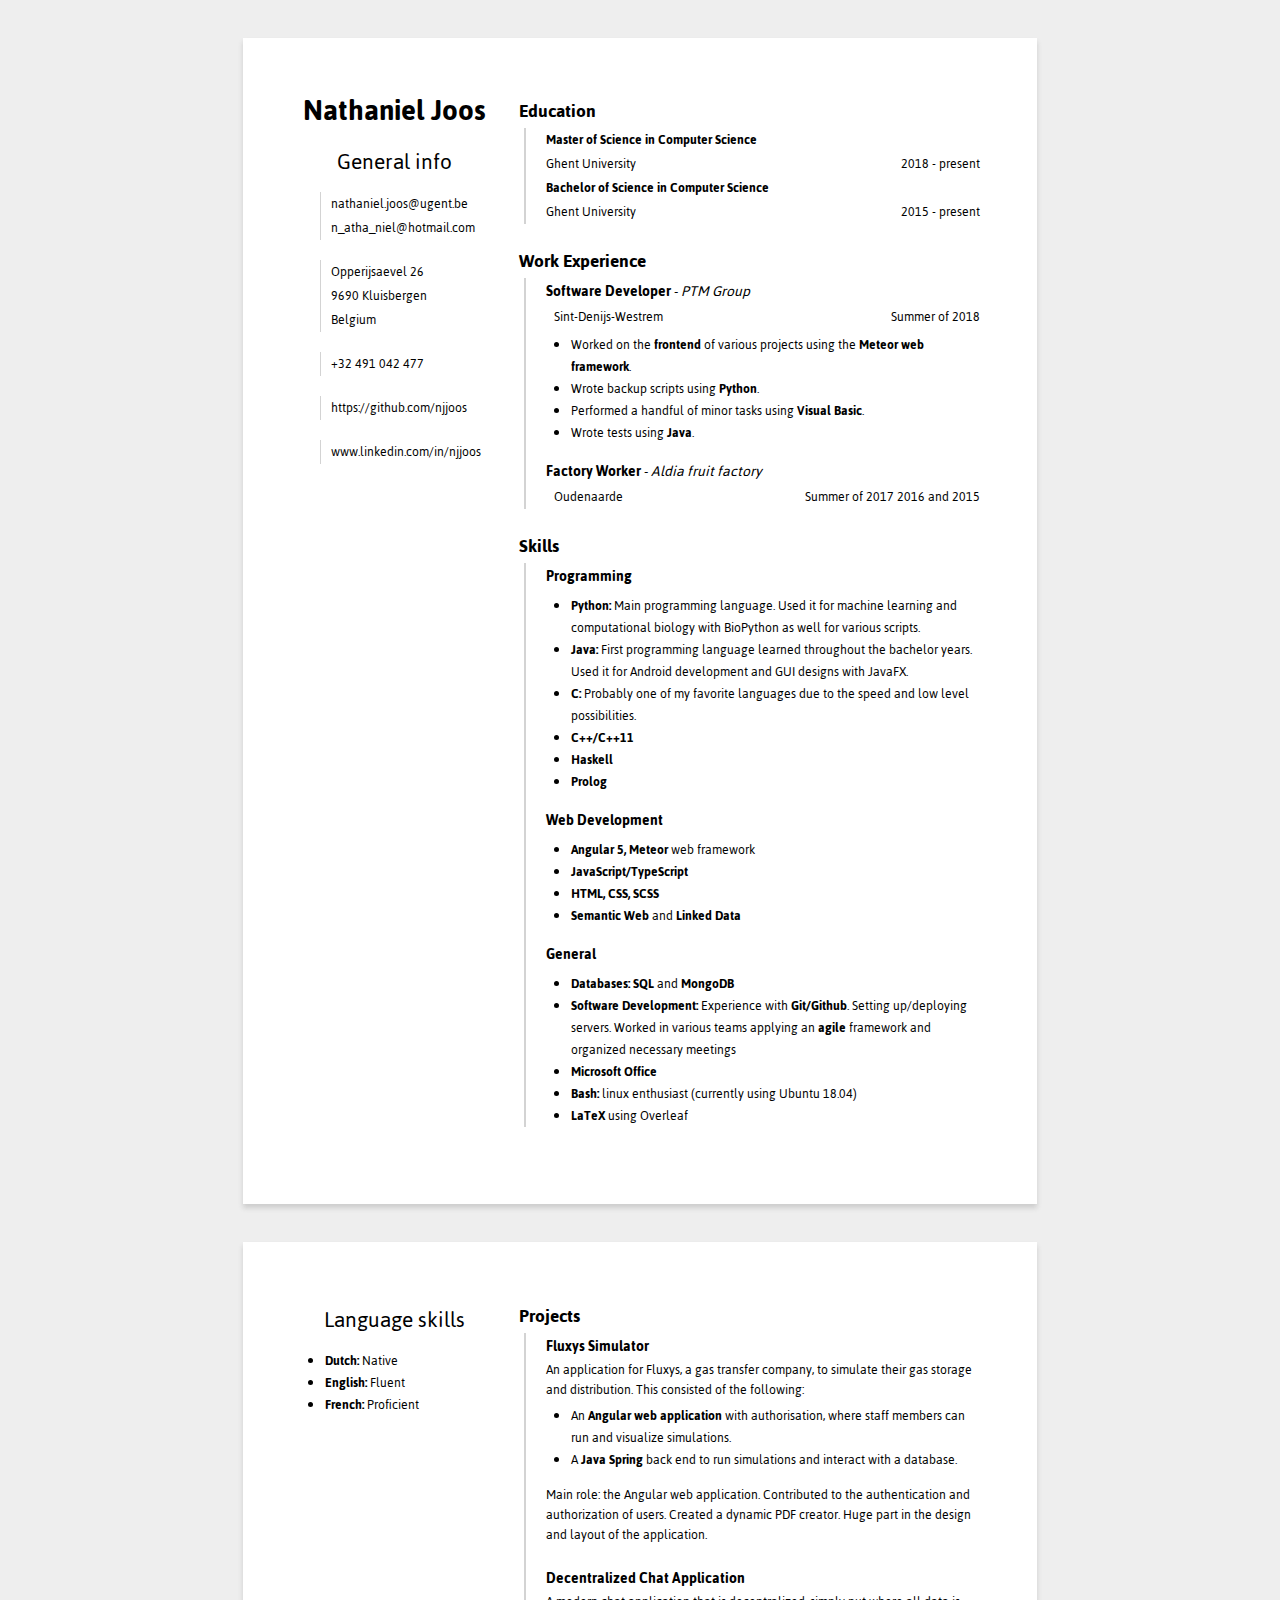
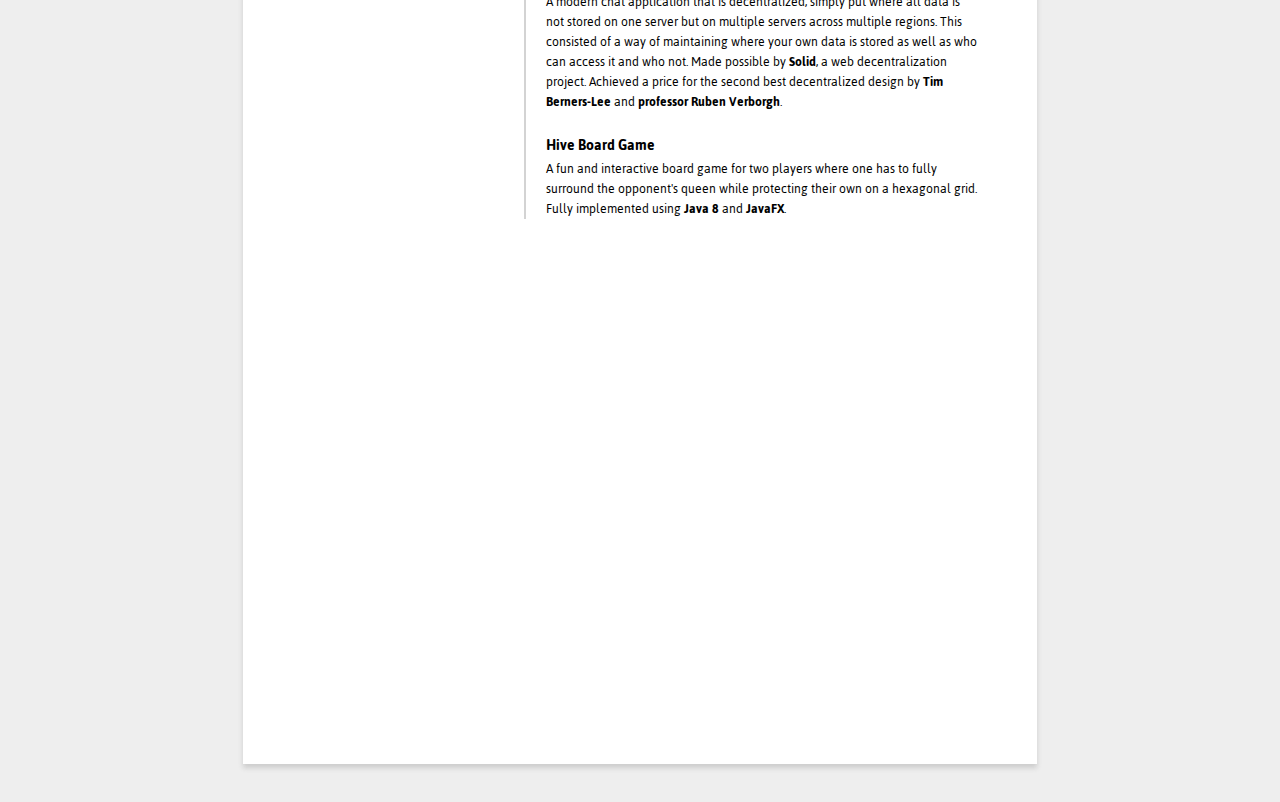
==== commit 0b7b82f8: "small typo" ====
--- a/index.html
+++ b/index.html
@@ -197,7 +197,7 @@
 											database.</li>
 									</ul>
 									Main role: the Angular web application. Contributed to the authentication and
-									authorisation of users. Created a dynamic PDF creator. Huge part in
+									authorization of users. Created a dynamic PDF creator. Huge part in
 									the design and layout of the application.
 								</div>
 							</div>
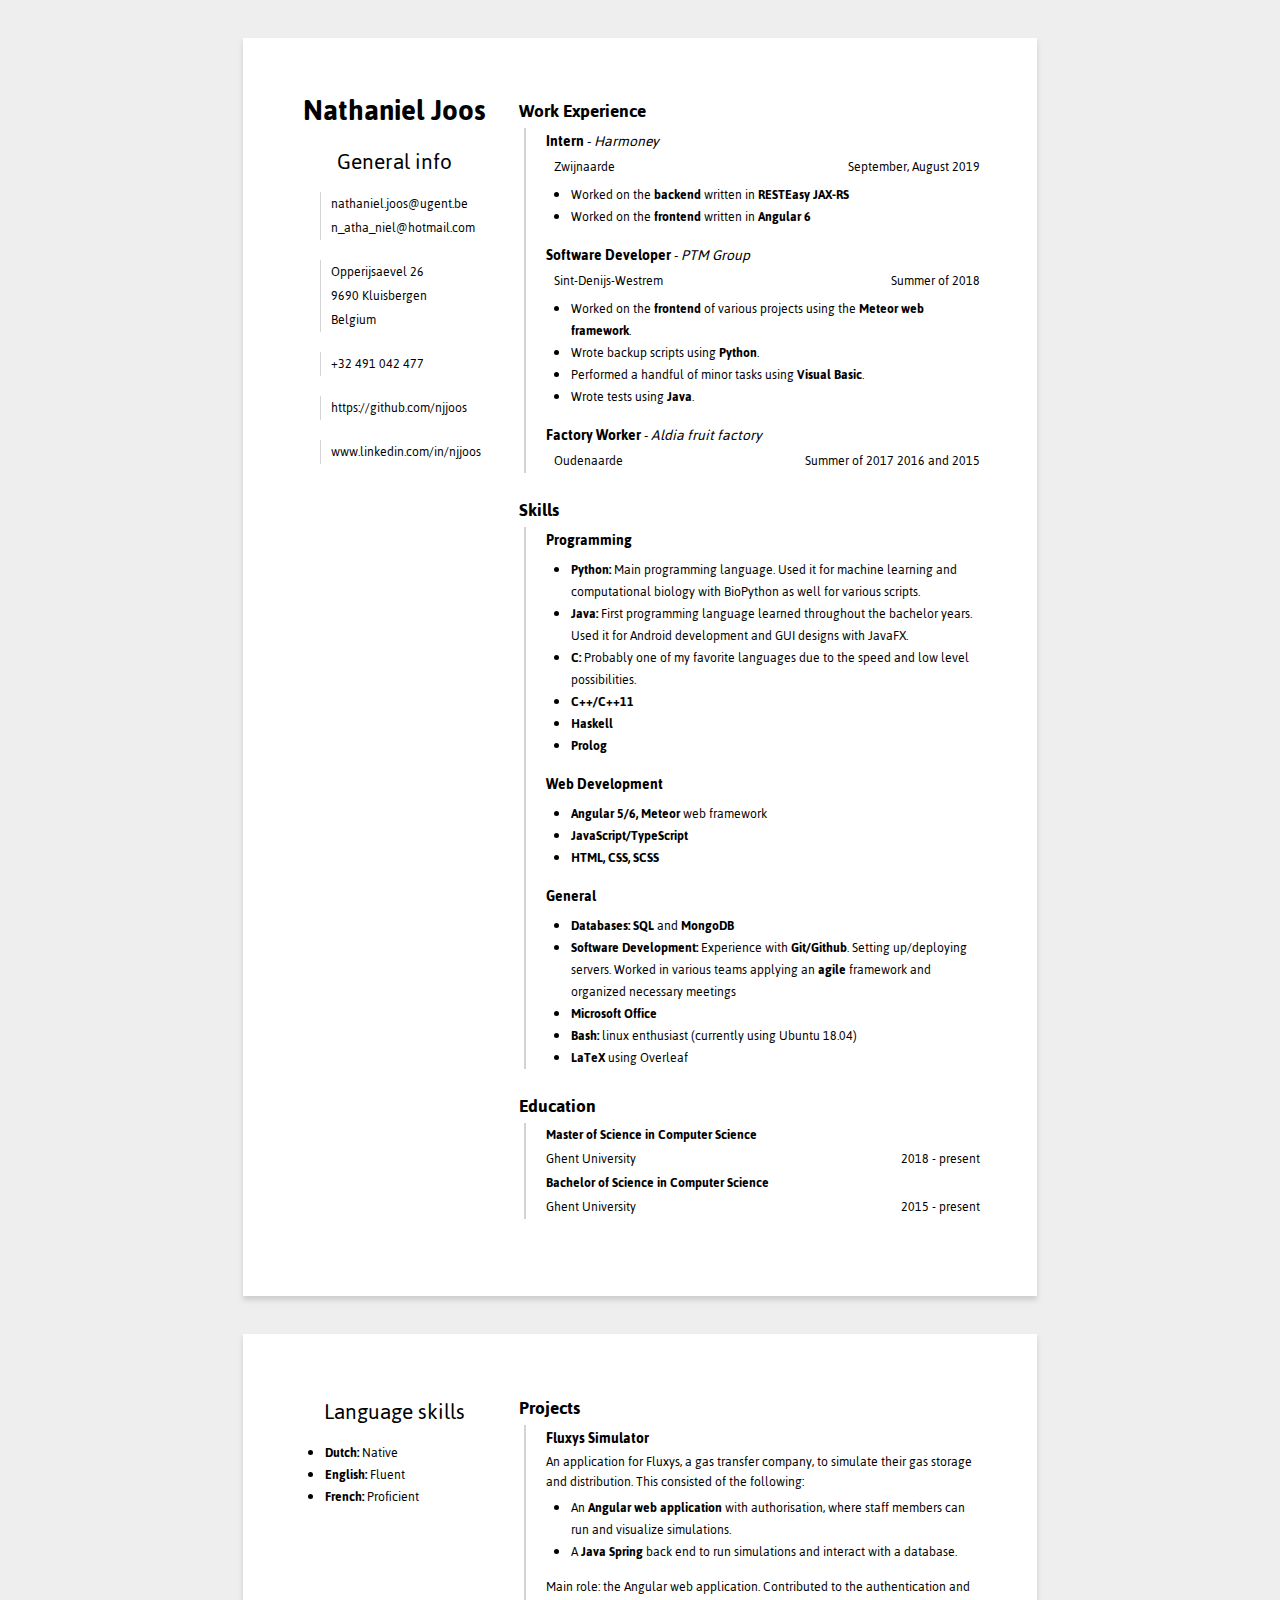
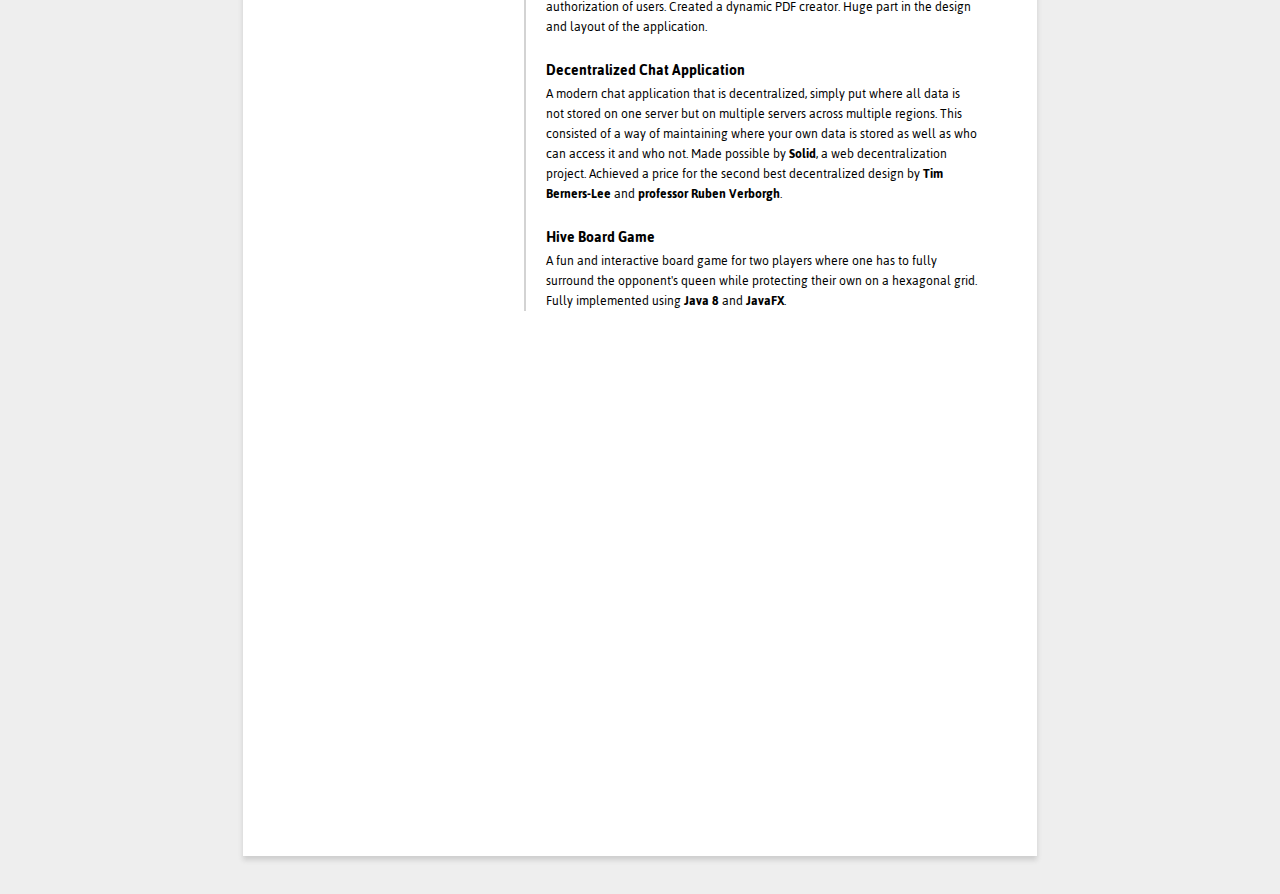
==== commit 80e21fcf: "updating CV with internship" ====
--- a/index.html
+++ b/index.html
@@ -66,30 +66,24 @@
 				<div class="right">
 					<div class="section">
 						<div class="section-title-area">
-							<i class="fas fa-graduation-cap"></i>Education
+							<i class="fas fa-building"></i>Work Experience
 						</div>
 						<div class="section-content">
-							<div class="edu-entry">
-								<div class="edu-title">Master of Science in Computer Science</div>
-								<div class="edu-c">
-									<div class="edu-place">Ghent University</div>
-									<div class="edu-year">2018 - present</div>
-								</div>
-							</div>
-							<div class="edu-entry">
-								<div class="edu-title">Bachelor of Science in Computer Science</div>
-								<div class="edu-c">
-									<div class="edu-place">Ghent University</div>
-									<div class="edu-year">2015 - present</div>
-								</div>
-							</div>
-						</div>
-					</div>
-					<div class="section">
-						<div class="section-title-area">
-							<i class="fas fa-building"></i>Work Experience
-						</div>
-						<div class="section-content">
+                            <div class="job-entry">
+                                <div class="job-title">
+                                    <b>Intern</b> - <i>Harmoney</i>
+                                </div>
+                                <div class="job-c">
+                                    <div class="job-place"><i class="fas fa-map-marker-alt"></i>Zwijnaarde</div>
+                                    <div class="job-year">September, August 2019</div>
+                                </div>
+                                <div class="job-i">
+                                    <ul>
+                                        <li>Worked on the <b>backend</b> written in <b>RESTEasy JAX-RS</b></li>
+                                        <li>Worked on the <b>frontend</b> written in <b>Angular 6</b></li>
+                                    </ul>
+                                </div>
+                            </div>
 							<div class="job-entry">
 								<div class="job-title">
 									<b>Software Developer</b> - <i>PTM Group</i>
@@ -142,10 +136,9 @@
 							<div class="subsection">
 								<div class="subsection-title">Web Development</div>
 								<ul>
-									<li><b>Angular 5, Meteor</b> web framework</li>
+									<li><b>Angular 5/6, Meteor</b> web framework</li>
 									<li><b>JavaScript/TypeScript</b></li>
 									<li><b>HTML, CSS, SCSS</b></li>
-									<li><b>Semantic Web</b> and <b>Linked Data</b></li>
 								</ul>
 							</div>
 							<div class="subsection">
@@ -162,6 +155,27 @@
 
 						</div>
 					</div>
+                    <div class="section">
+                        <div class="section-title-area">
+                            <i class="fas fa-graduation-cap"></i>Education
+                        </div>
+                        <div class="section-content">
+                            <div class="edu-entry">
+                                <div class="edu-title">Master of Science in Computer Science</div>
+                                <div class="edu-c">
+                                    <div class="edu-place">Ghent University</div>
+                                    <div class="edu-year">2018 - present</div>
+                                </div>
+                            </div>
+                            <div class="edu-entry">
+                                <div class="edu-title">Bachelor of Science in Computer Science</div>
+                                <div class="edu-c">
+                                    <div class="edu-place">Ghent University</div>
+                                    <div class="edu-year">2015 - present</div>
+                                </div>
+                            </div>
+                        </div>
+                    </div>
 				</div>
 			</div>
 		</div>
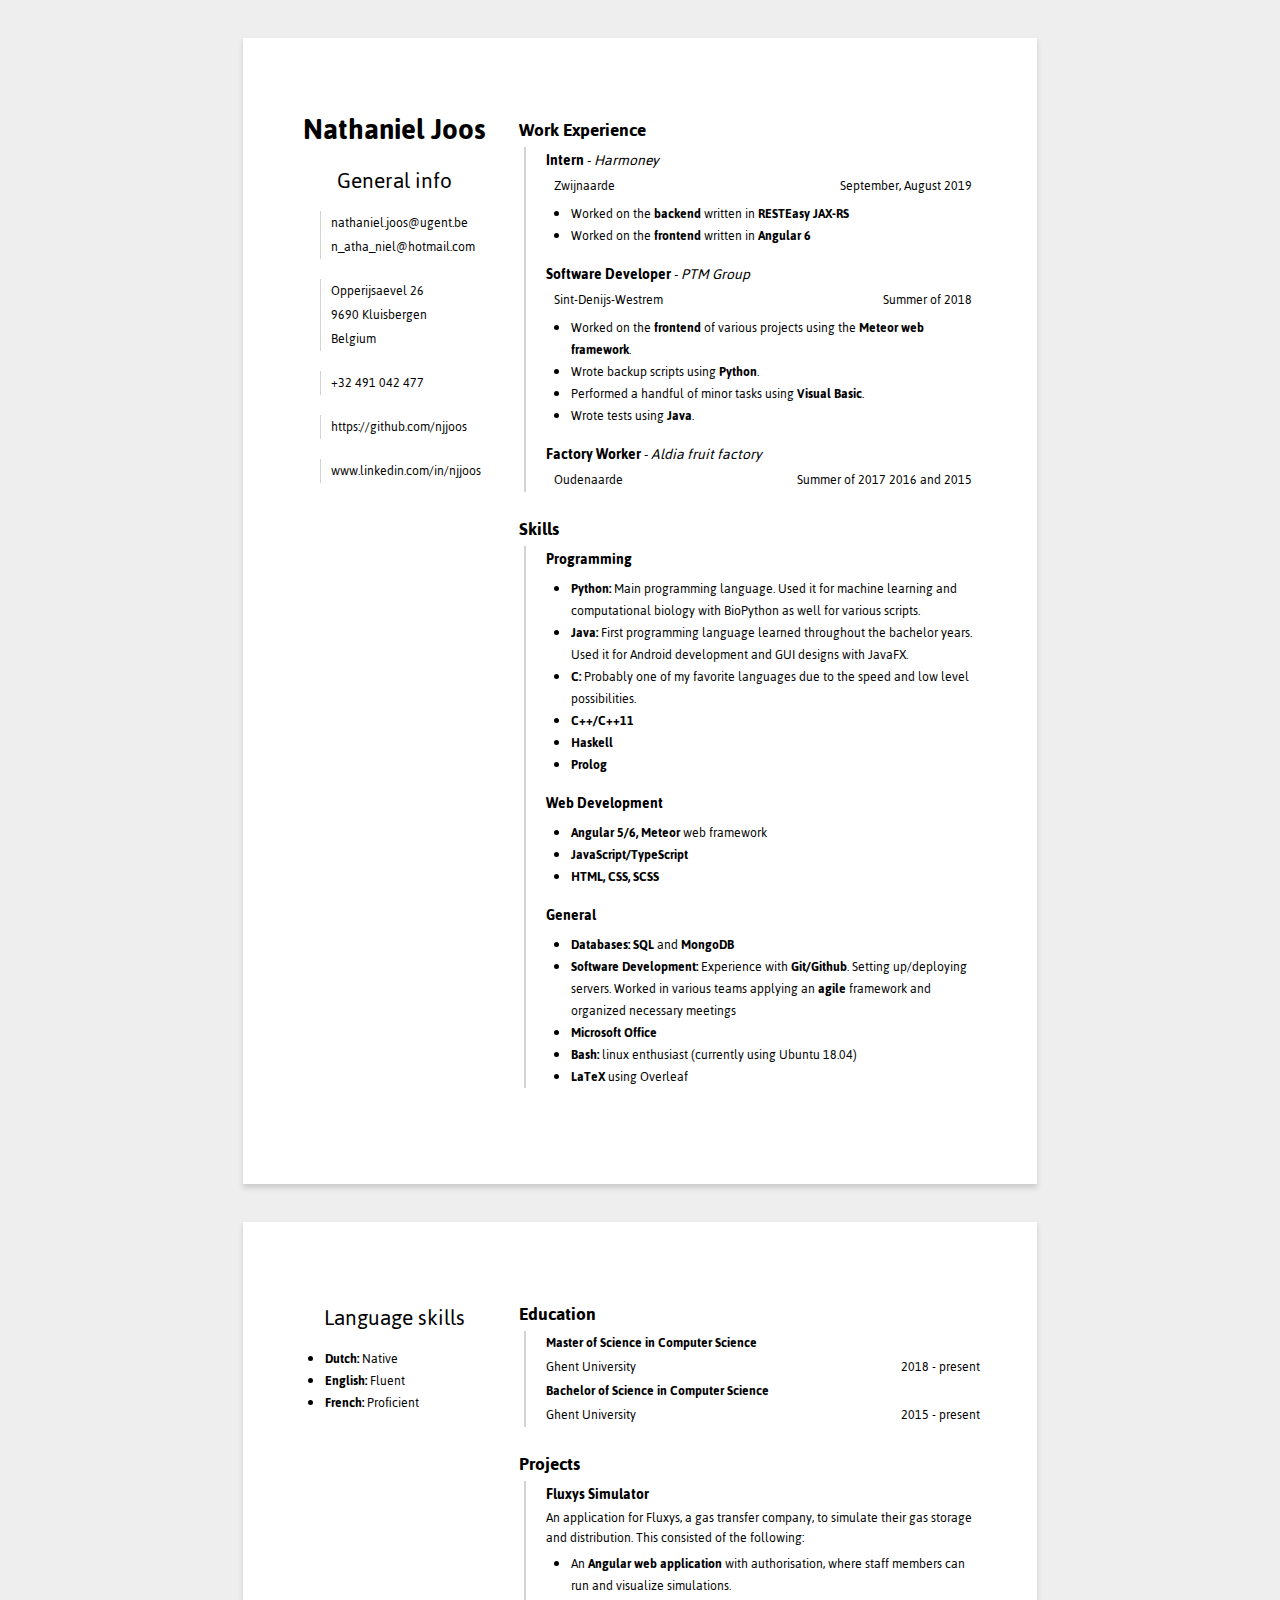
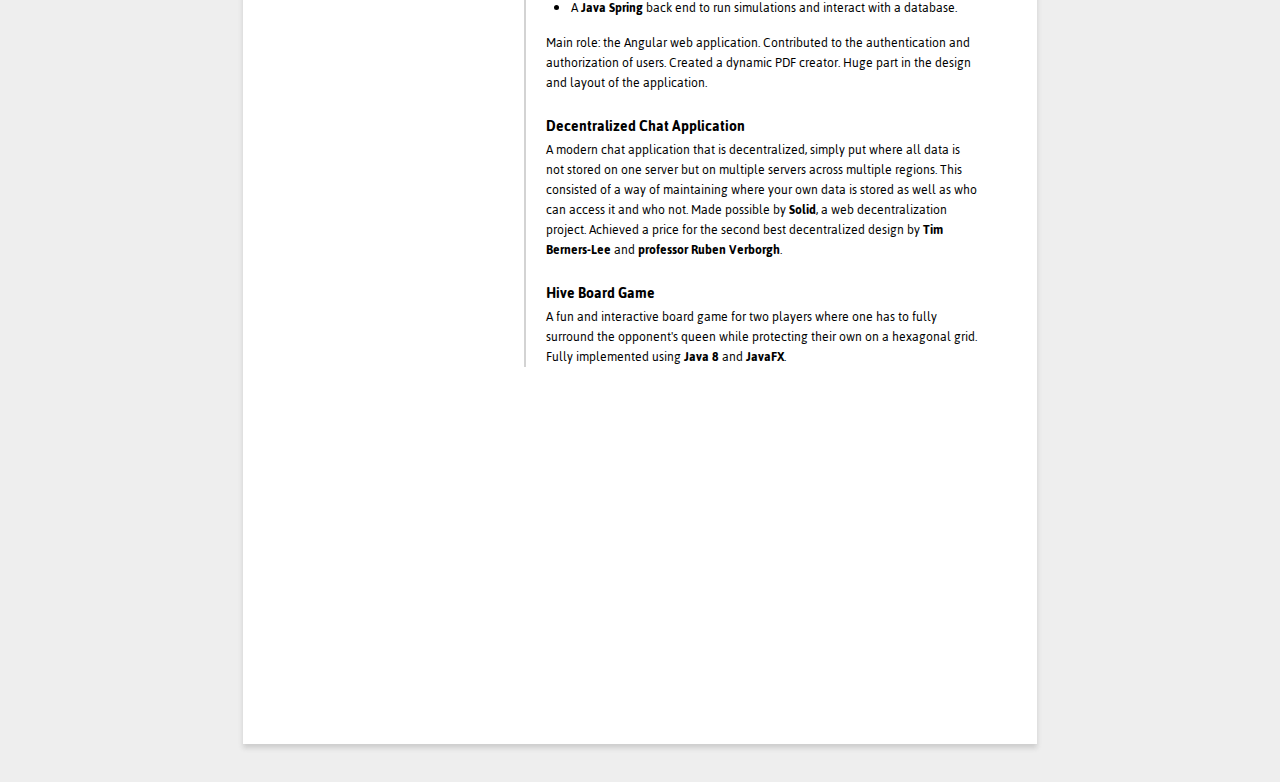
==== commit 5a14a7bc: "changes to style" ====
--- a/index.html
+++ b/index.html
@@ -75,7 +75,7 @@
                                 </div>
                                 <div class="job-c">
                                     <div class="job-place"><i class="fas fa-map-marker-alt"></i>Zwijnaarde</div>
-                                    <div class="job-year">September, August 2019</div>
+                                    <div class="job-year">September, August 2019<i class="fas fa-calendar-alt"></i></div>
                                 </div>
                                 <div class="job-i">
                                     <ul>
@@ -90,7 +90,7 @@
 								</div>
 								<div class="job-c">
 									<div class="job-place"><i class="fas fa-map-marker-alt"></i>Sint-Denijs-Westrem</div>
-									<div class="job-year">Summer of 2018</div>
+									<div class="job-year">Summer of 2018<i class="fas fa-calendar-alt"></i></div>
 								</div>
 								<div class="job-i">
 									<ul>
@@ -107,7 +107,7 @@
 								</div>
 								<div class="job-c">
 									<div class="job-place"><i class="fas fa-map-marker-alt"></i>Oudenaarde</div>
-									<div class="job-year">Summer of 2017 2016 and 2015</div>
+									<div class="job-year">Summer of 2017 2016 and 2015<i class="fas fa-calendar-alt"></i></div>
 								</div>
 							</div>
 						</div>
@@ -155,27 +155,6 @@
 
 						</div>
 					</div>
-                    <div class="section">
-                        <div class="section-title-area">
-                            <i class="fas fa-graduation-cap"></i>Education
-                        </div>
-                        <div class="section-content">
-                            <div class="edu-entry">
-                                <div class="edu-title">Master of Science in Computer Science</div>
-                                <div class="edu-c">
-                                    <div class="edu-place">Ghent University</div>
-                                    <div class="edu-year">2018 - present</div>
-                                </div>
-                            </div>
-                            <div class="edu-entry">
-                                <div class="edu-title">Bachelor of Science in Computer Science</div>
-                                <div class="edu-c">
-                                    <div class="edu-place">Ghent University</div>
-                                    <div class="edu-year">2015 - present</div>
-                                </div>
-                            </div>
-                        </div>
-                    </div>
 				</div>
 			</div>
 		</div>
@@ -192,6 +171,27 @@
 					</div>
 				</div>
 				<div class="right">
+                    <div class="section">
+                        <div class="section-title-area">
+                            <i class="fas fa-graduation-cap"></i>Education
+                        </div>
+                        <div class="section-content">
+                            <div class="edu-entry">
+                                <div class="edu-title">Master of Science in Computer Science</div>
+                                <div class="edu-c">
+                                    <div class="edu-place">Ghent University</div>
+                                    <div class="edu-year">2018 - present</div>
+                                </div>
+                            </div>
+                            <div class="edu-entry">
+                                <div class="edu-title">Bachelor of Science in Computer Science</div>
+                                <div class="edu-c">
+                                    <div class="edu-place">Ghent University</div>
+                                    <div class="edu-year">2015 - present</div>
+                                </div>
+                            </div>
+                        </div>
+                    </div>
 					<div class="section">
 						<div class="section-title-area">
 							<i class="fas fa-tasks"></i>Projects
--- a/styles.css
+++ b/styles.css
@@ -21,6 +21,7 @@
     display: grid;
     grid-template-columns: 2fr 5fr;
     grid-gap: 20px;
+    margin: 0.5cm auto;
 }
 
 .name {
@@ -105,6 +106,10 @@
     text-align: right;
 }
 
+.job-year > i {
+    margin-left: 8px;
+}
+
 .job-i  {
     line-height: 20px;
 }
@@ -125,4 +130,4 @@
 
 .project-entry {
     margin-bottom: 20px;
-}+}
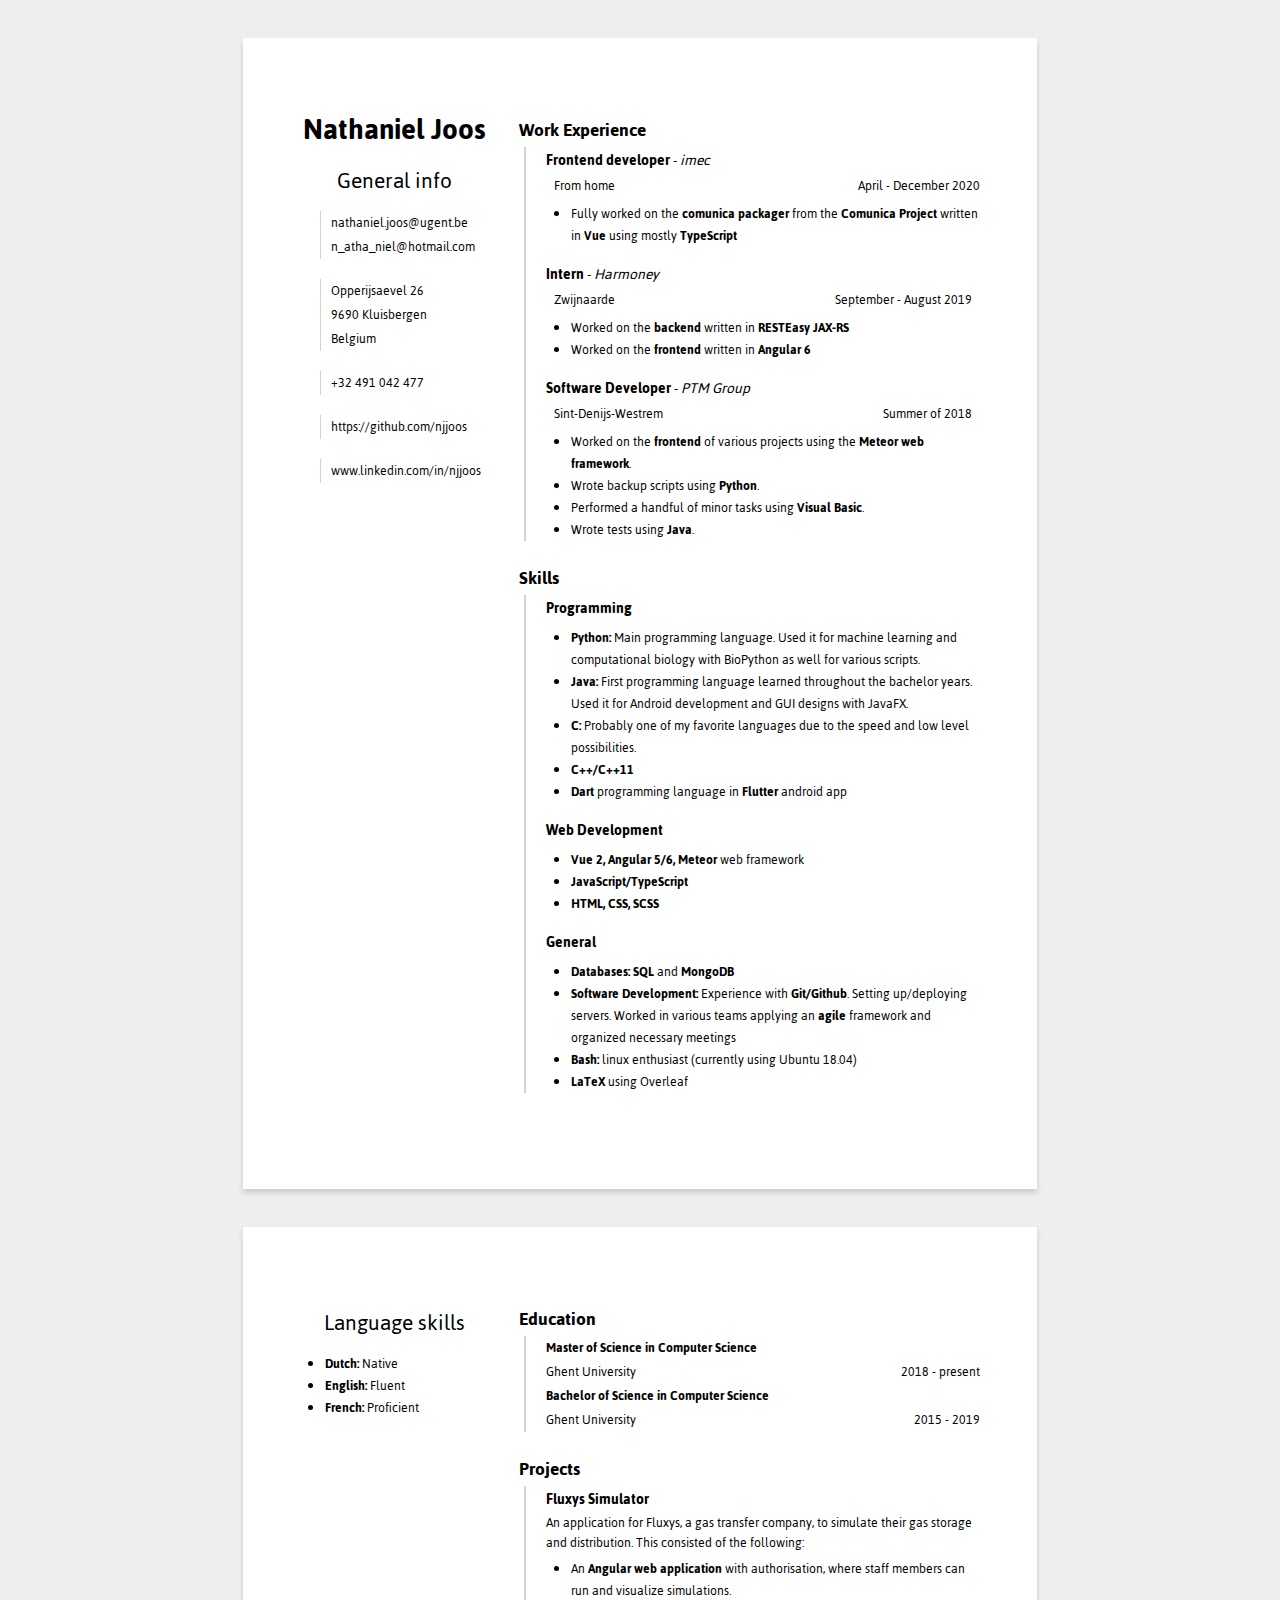
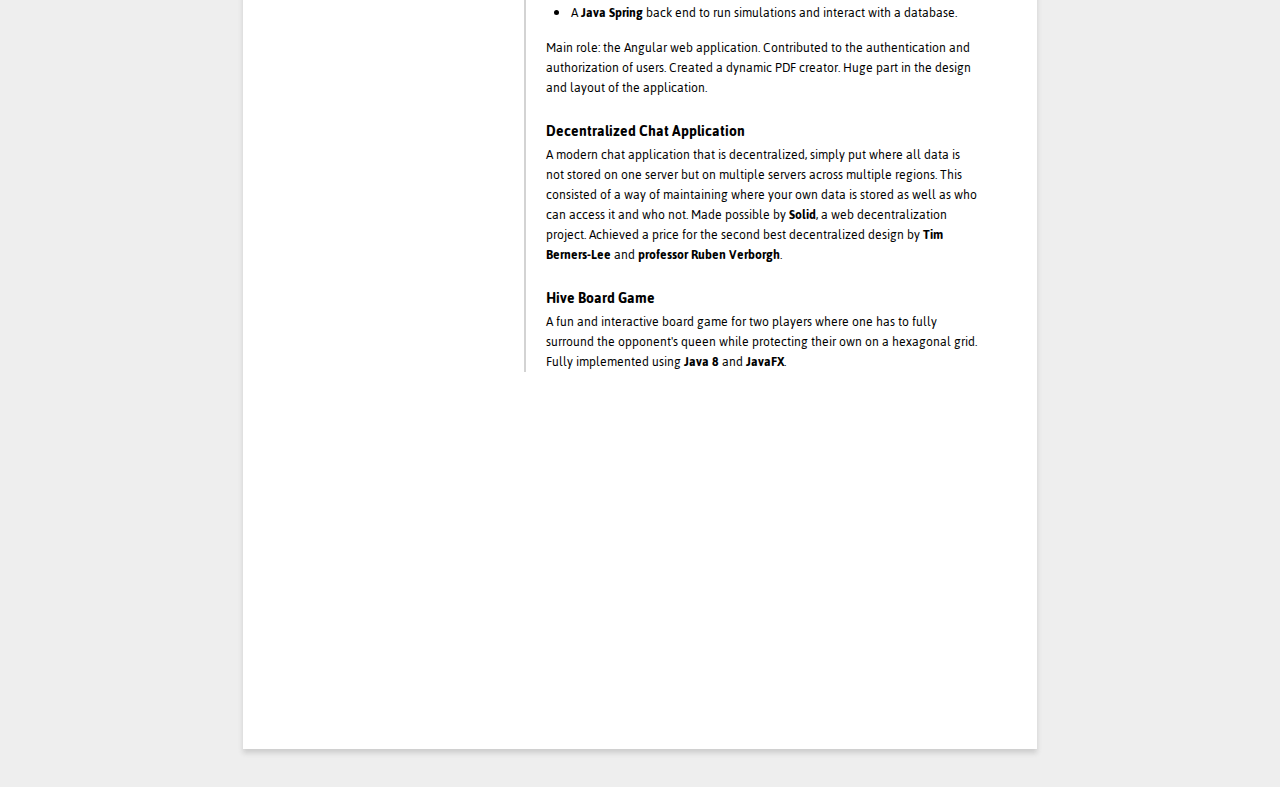
==== commit 74d900cc: "Update CV" ====
--- a/index.html
+++ b/index.html
@@ -69,13 +69,27 @@
 							<i class="fas fa-building"></i>Work Experience
 						</div>
 						<div class="section-content">
+							<div class="job-entry">
+								<div class="job-title">
+									<b>Frontend developer</b> - <i>imec</i>
+								</div>
+								<div class="job-c">
+									<div class="job-place"><i class="fas fa-map-marker-alt"></i>From home</div>
+									<div class="job-year">April - December 2020</div>
+								</div>
+								<div class="job-i">
+									<ul>
+										<li>Fully worked on the <b>comunica packager</b> from the <b>Comunica Project</b> written in <b>Vue</b> using mostly <b>TypeScript</b></li>
+									</ul>
+								</div>
+							</div>
                             <div class="job-entry">
                                 <div class="job-title">
                                     <b>Intern</b> - <i>Harmoney</i>
                                 </div>
                                 <div class="job-c">
                                     <div class="job-place"><i class="fas fa-map-marker-alt"></i>Zwijnaarde</div>
-                                    <div class="job-year">September, August 2019<i class="fas fa-calendar-alt"></i></div>
+                                    <div class="job-year">September - August 2019<i class="fas fa-calendar-alt"></i></div>
                                 </div>
                                 <div class="job-i">
                                     <ul>
@@ -99,15 +113,6 @@
 										<li>Performed a handful of minor tasks using <b>Visual Basic</b>.</li>
 										<li>Wrote tests using <b>Java</b>.</li>
 									</ul>
-								</div>
-							</div>
-							<div class="job-entry">
-								<div class="job-title">
-									<b>Factory Worker</b> - <i>Aldia fruit factory</i>
-								</div>
-								<div class="job-c">
-									<div class="job-place"><i class="fas fa-map-marker-alt"></i>Oudenaarde</div>
-									<div class="job-year">Summer of 2017 2016 and 2015<i class="fas fa-calendar-alt"></i></div>
 								</div>
 							</div>
 						</div>
@@ -129,14 +134,13 @@
 									<li><b>C: </b> Probably one of my favorite languages due to the speed and
 										low level possibilities.</li>
 									<li><b>C++/C++11</b></li>
-									<li><b>Haskell</b></li>
-									<li><b>Prolog</b></li>
+									<li><b>Dart</b> programming language in <b>Flutter</b> android app</li>
 								</ul>
 							</div>
 							<div class="subsection">
 								<div class="subsection-title">Web Development</div>
 								<ul>
-									<li><b>Angular 5/6, Meteor</b> web framework</li>
+									<li><b>Vue 2, Angular 5/6, Meteor</b> web framework</li>
 									<li><b>JavaScript/TypeScript</b></li>
 									<li><b>HTML, CSS, SCSS</b></li>
 								</ul>
@@ -147,7 +151,6 @@
 									<li><b>Databases: SQL</b> and <b>MongoDB</b></li>
 									<li><b>Software Development: </b> Experience with <b>Git/Github</b>. Setting up/deploying servers.
 									Worked in various teams applying an <b>agile</b> framework and organized necessary meetings</li>
-									<li><b>Microsoft Office</b></li>
 									<li><b>Bash:</b> linux enthusiast (currently using Ubuntu 18.04)</li>
 									<li><b>LaTeX</b> using Overleaf</li>
 								</ul>
@@ -187,7 +190,7 @@
                                 <div class="edu-title">Bachelor of Science in Computer Science</div>
                                 <div class="edu-c">
                                     <div class="edu-place">Ghent University</div>
-                                    <div class="edu-year">2015 - present</div>
+                                    <div class="edu-year">2015 - 2019</div>
                                 </div>
                             </div>
                         </div>
--- a/styles.css
+++ b/styles.css
@@ -9,19 +9,19 @@
     padding-left: 25px;
 }
 
+.container {
+    display: grid;
+    grid-template-columns: 2fr 5fr;
+    grid-gap: 20px;
+    margin: 0.5cm auto;
+}
+
 .dot {
     height: 25px;
     width: 25px;
     background-color: #bbb;
     border-radius: 50%;
     display: inline-block;
-}
-
-.container {
-    display: grid;
-    grid-template-columns: 2fr 5fr;
-    grid-gap: 20px;
-    margin: 0.5cm auto;
 }
 
 .name {
